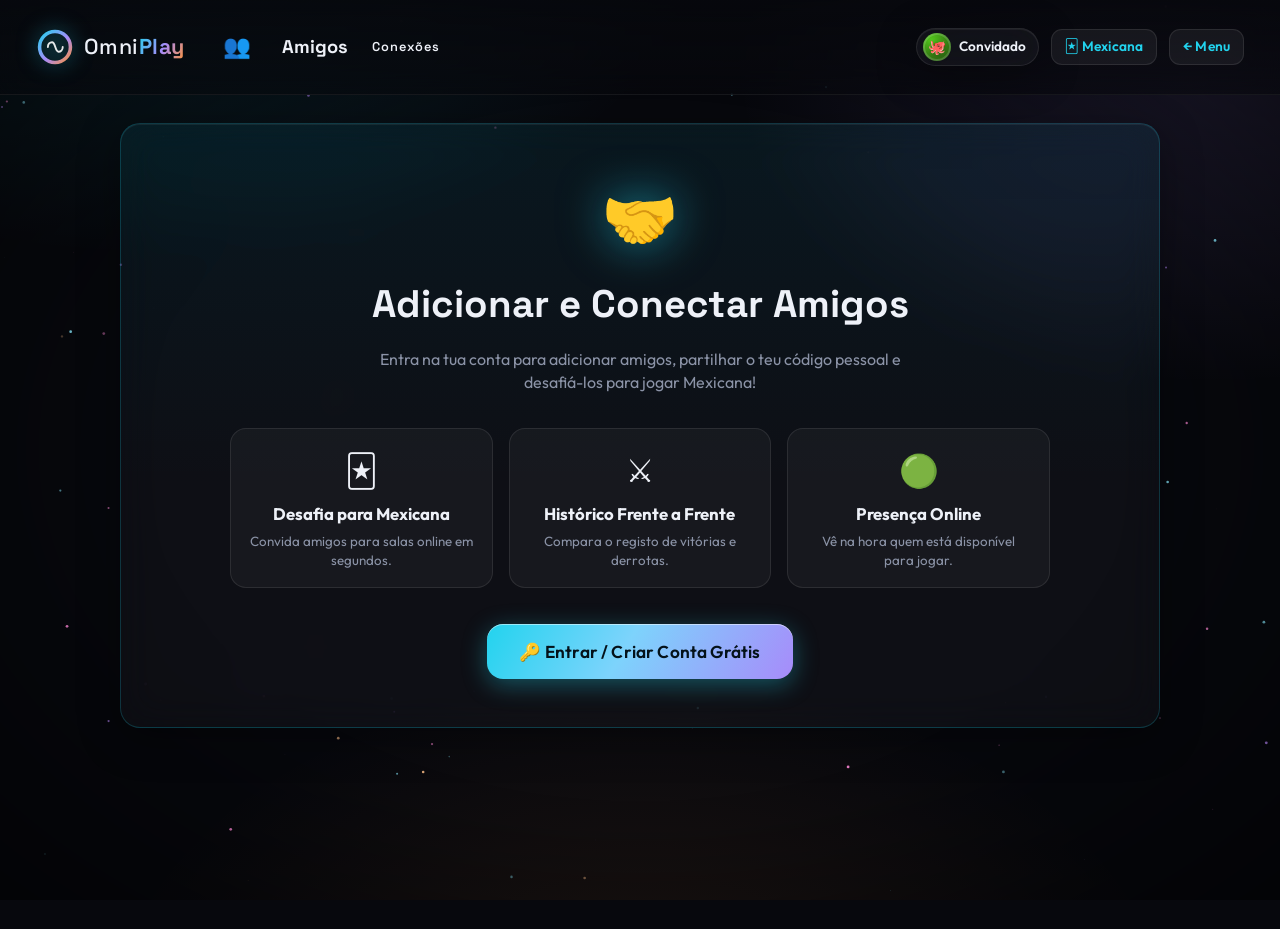
==== amigos.html @ 3a000fde "Create dedicated standalone amigos.html page and controller, integrate with nav across all pages" ====
<!DOCTYPE html>
<html lang="pt-PT">
<head>
  <meta charset="UTF-8">
  <meta name="viewport" content="width=device-width, initial-scale=1, viewport-fit=cover">
  <title>Adicionar Amigos — OmniPlay</title>
  <meta name="description" content="Adiciona amigos no OmniPlay, partilha o teu código pessoal e desafia amigos para jogar Mexicana e outros jogos multiplayer.">
  <meta name="theme-color" content="#07080d">
  <link rel="manifest" href="manifest.webmanifest">
  <link rel="icon" href="assets/icon.svg" type="image/svg+xml">
  <link rel="preconnect" href="https://fonts.googleapis.com">
  <link rel="preconnect" href="https://fonts.gstatic.com" crossorigin>
  <link href="https://fonts.googleapis.com/css2?family=Outfit:wght@300;400;500;600;700;800&family=Space+Grotesk:wght@500;700&display=swap" rel="stylesheet">
  <link rel="stylesheet" href="style.css">
</head>
<body>
  <canvas id="bg" aria-hidden="true"></canvas>
  <div class="vignette" aria-hidden="true"></div>

  <header class="topbar" id="topbar">
    <a class="brand" href="index.html" id="btn-back-brand" aria-label="Voltar ao Hub">
      <svg class="logo" viewBox="0 0 64 64" aria-hidden="true">
        <defs>
          <linearGradient id="lg1" x1="0" y1="0" x2="1" y2="1"><stop offset="0" stop-color="#22d3ee"/><stop offset=".55" stop-color="#a78bfa"/><stop offset="1" stop-color="#fb923c"/></linearGradient>
        </defs>
        <circle cx="32" cy="32" r="26" fill="none" stroke="url(#lg1)" stroke-width="6"/>
        <path d="M20 32c0-5 3.5-8 7-8 6 0 5 16 11 16 3.5 0 7-3 7-8" fill="none" stroke="#fff" stroke-width="3.2" stroke-linecap="round" opacity=".9"/>
      </svg>
      <span class="brand-name">Omni<b>Play</b></span>
    </a>

    <div class="mx-top-title">
      <span class="setup-ic">👥</span>
      <b>Amigos</b>
      <span class="room-chip">Conexões</span>
    </div>

    <div class="top-right">
      <span class="mx-user-pill glass" id="amigos-user-pill"></span>
      <a class="btn btn-sm btn-ghost" href="mexicana.html" id="btn-mexicana-top">🃏 Mexicana</a>
      <a class="btn btn-sm btn-ghost" href="index.html" id="btn-exit-top">← Menu</a>
    </div>
  </header>

  <main id="view" class="view" tabindex="-1">
    <div id="amigos-root" class="page friends-page"></div>
  </main>

  <div id="modal-root"></div>
  <div id="toasts" aria-live="polite"></div>

  <script src="js/vendor/supabase.js"></script>
  <script src="js/config.js"></script>
  <script src="js/util.js"></script>
  <script src="js/backend.js"></script>
  <script src="js/session.js"></script>
  <script src="js/amigos_page.js"></script>
</body>
</html>
---- style.css ----
/* ==========================================================================
   OmniPlay · design system
   Dark mode neutro (grafite) + acentos neon (ciano / violeta / laranja elétrico)
   ========================================================================== */
@property --r { syntax: '<length>'; inherits: true; initial-value: 150vmax; }

:root {
  --bg: #07080d;
  --bg2: #0d0f18;
  --panel: rgba(255, 255, 255, .045);
  --panel-b: rgba(255, 255, 255, .09);
  --text: #eef1f8;
  --muted: #8b93a7;
  --cyan: #22d3ee;
  --violet: #a78bfa;
  --orange: #fb923c;
  --pink: #f472b6;
  --good: #34d399;
  --bad: #fb7185;
  --warn: #fbbf24;
  --grad: linear-gradient(120deg, var(--cyan), var(--violet) 55%, var(--orange));
  --radius: 20px;
  --font: 'Outfit', system-ui, -apple-system, 'Segoe UI', sans-serif;
  --display: 'Space Grotesk', 'Outfit', system-ui, sans-serif;
}

* { box-sizing: border-box; margin: 0; padding: 0; -webkit-tap-highlight-color: transparent; }
html { color-scheme: dark; }
body {
  font-family: var(--font); color: var(--text); background: var(--bg);
  min-height: 100vh; overflow-x: hidden; line-height: 1.45;
  background-image:
    radial-gradient(900px 500px at 12% -5%, rgba(34, 211, 238, .13), transparent 60%),
    radial-gradient(800px 520px at 95% 8%, rgba(167, 139, 250, .14), transparent 60%),
    radial-gradient(900px 600px at 50% 115%, rgba(251, 146, 60, .10), transparent 60%);
  background-attachment: fixed;
}
#bg { position: fixed; inset: 0; z-index: 0; pointer-events: none; }
.vignette { position: fixed; inset: 0; z-index: 0; pointer-events: none; background: radial-gradient(ellipse at center, transparent 55%, rgba(0, 0, 0, .5)); }
button { font: inherit; color: inherit; cursor: pointer; border: 0; background: none; }
input { font: inherit; color: inherit; }
a { color: var(--cyan); cursor: pointer; text-decoration: none; }
a:hover { text-decoration: underline; }
kbd { background: rgba(255, 255, 255, .12); border-radius: 6px; padding: 1px 7px; font-size: .85em; }
.muted { color: var(--muted); }
.small { font-size: .85rem; }
code { background: rgba(255, 255, 255, .08); padding: 1px 6px; border-radius: 6px; font-size: .88em; }
:focus-visible { outline: 2px solid var(--cyan); outline-offset: 2px; }

.glass {
  background: var(--panel); border: 1px solid var(--panel-b);
  backdrop-filter: blur(18px) saturate(1.3); -webkit-backdrop-filter: blur(18px) saturate(1.3);
  border-radius: var(--radius);
  box-shadow: 0 10px 40px rgba(0, 0, 0, .35), inset 0 1px 0 rgba(255, 255, 255, .06);
}
.pad { padding: 18px; }

/* ---------- Botões ---------- */
.btn {
  position: relative; display: inline-flex; align-items: center; justify-content: center; gap: 8px;
  padding: 11px 20px; border-radius: 14px; font-weight: 600; letter-spacing: .01em;
  transition: transform .18s, box-shadow .25s, background .25s, opacity .2s;
}
.btn:disabled { opacity: .45; cursor: not-allowed; }
.btn:not(:disabled):hover { transform: translateY(-2px); }
.btn:not(:disabled):active { transform: translateY(0) scale(.98); }
.btn-neon {
  color: #04121a; background: linear-gradient(120deg, var(--cyan), #7dd3fc 45%, var(--violet));
  box-shadow: 0 6px 24px rgba(34, 211, 238, .35), inset 0 1px 0 rgba(255, 255, 255, .5);
}
.btn-neon:not(:disabled):hover { box-shadow: 0 10px 34px rgba(34, 211, 238, .55), inset 0 1px 0 rgba(255, 255, 255, .5); }
.btn-ghost { background: rgba(255, 255, 255, .06); border: 1px solid var(--panel-b); }
.btn-ghost:not(:disabled):hover { background: rgba(255, 255, 255, .12); }
.btn-ghost.danger:hover, .danger-btn { color: #fff; background: linear-gradient(120deg, #f43f5e, #fb923c); box-shadow: 0 6px 22px rgba(244, 63, 94, .35); }
.btn-sm { padding: 7px 13px; font-size: .86rem; border-radius: 11px; }
.btn-lg { padding: 15px 32px; font-size: 1.08rem; border-radius: 16px; }
.btn.loading { pointer-events: none; opacity: .7; }
.btn.loading::after { content: ''; width: 16px; height: 16px; border-radius: 50%; border: 2px solid currentColor; border-top-color: transparent; animation: spin .7s linear infinite; }

/* ---------- Topbar ---------- */
.topbar {
  position: sticky; top: 0; z-index: 50; display: flex; align-items: center; gap: 18px;
  padding: 12px clamp(14px, 3vw, 36px);
  background: linear-gradient(180deg, rgba(7, 8, 13, .88), rgba(7, 8, 13, .55)); backdrop-filter: blur(14px);
  border-bottom: 1px solid rgba(255, 255, 255, .06);
  transition: transform .4s, opacity .4s;
}
.topbar.hidden-bar { display: none; }
.brand { display: flex; align-items: center; gap: 10px; color: var(--text); text-decoration: none !important; }
.logo { width: 38px; height: 38px; filter: drop-shadow(0 0 10px rgba(34, 211, 238, .6)); animation: logoSpin 14s linear infinite; }
.logo.big { width: 70px; height: 70px; }
@keyframes logoSpin { to { transform: rotate(360deg); } }
.brand-name { font-family: var(--display); font-size: 1.35rem; font-weight: 500; letter-spacing: .02em; }
.brand-name b { font-weight: 700; background: var(--grad); -webkit-background-clip: text; background-clip: text; color: transparent; }
.nav { display: flex; gap: 4px; margin-left: 12px; }
.nav-btn { position: relative; display: inline-flex; align-items: center; text-decoration: none !important; padding: 9px 16px; border-radius: 12px; color: var(--muted); font-weight: 500; transition: .2s; cursor: pointer; }
.nav-btn:hover { color: var(--text); background: rgba(255, 255, 255, .06); }
.nav-btn.active { color: var(--text); background: rgba(34, 211, 238, .12); box-shadow: inset 0 0 0 1px rgba(34, 211, 238, .35); }
.badge { display: inline-grid; place-items: center; min-width: 19px; height: 19px; padding: 0 5px; margin-left: 4px; font-size: .72rem; font-weight: 700; color: #200; background: var(--orange); border-radius: 99px; box-shadow: 0 0 12px var(--orange); }
.top-right { margin-left: auto; display: flex; align-items: center; gap: 12px; }

.net-pill { display: inline-flex; align-items: center; gap: 7px; font-size: .78rem; padding: 6px 12px; border-radius: 99px; background: rgba(255, 255, 255, .06); border: 1px solid var(--panel-b); color: var(--muted); white-space: nowrap; }
.net-pill i { width: 8px; height: 8px; border-radius: 50%; background: var(--muted); }
.net-pill.on i { background: var(--good); box-shadow: 0 0 10px var(--good); animation: pulse 2s infinite; }
.net-pill.on { color: var(--good); }
.net-pill.off i { background: var(--bad); } .net-pill.off { color: var(--bad); }
.net-pill.local i, .net-pill.guest i { background: var(--warn); } .net-pill.local, .net-pill.guest { color: var(--warn); }
@keyframes pulse { 50% { opacity: .35; } }

/* Passaporte Omni */
.passport { display: flex; align-items: center; gap: 12px; padding: 6px 16px 6px 8px; border-radius: 99px; transition: .25s; text-align: left; }
.passport:hover { transform: translateY(-1px); border-color: rgba(34, 211, 238, .5); box-shadow: 0 0 24px rgba(34, 211, 238, .2); }
.pp-text { display: flex; flex-direction: column; gap: 3px; min-width: 96px; }
.pp-text b { font-size: .92rem; font-weight: 600; line-height: 1.1; }
.pp-text small { color: var(--muted); font-weight: 400; }
.pp-lvl { display: flex; align-items: center; gap: 8px; font-size: .72rem; color: var(--cyan); font-weight: 600; }
.pp-bar { flex: 1; height: 5px; min-width: 52px; border-radius: 9px; background: rgba(255, 255, 255, .12); overflow: hidden; }
.pp-bar i { display: block; height: 100%; background: var(--grad); border-radius: 9px; transition: width .6s; }
.pp-coins { font-size: .85rem; font-weight: 600; color: var(--warn); }

/* ---------- Avatar + molduras ---------- */
.avatar {
  --h: 190; --s: 44px; position: relative; flex: none; width: var(--s); height: var(--s);
  display: inline-grid; place-items: center; border-radius: 50%;
  background: radial-gradient(circle at 30% 25%, hsl(var(--h) 75% 45%), hsl(var(--h) 70% 18%));
  box-shadow: inset 0 0 0 2px rgba(255, 255, 255, .16);
}
.av-face { font-size: calc(var(--s) * .52); line-height: 1; filter: drop-shadow(0 2px 3px rgba(0, 0, 0, .35)); }
.avatar::before { content: ''; position: absolute; inset: calc(var(--s) * -.1); border-radius: 50%; pointer-events: none; }
.avatar.f1::before { border: 2.5px solid var(--cyan); box-shadow: 0 0 14px var(--cyan), inset 0 0 8px rgba(34, 211, 238, .5); }
.avatar.f2::before { border: 2.5px solid var(--violet); box-shadow: 0 0 16px var(--violet), inset 0 0 10px rgba(167, 139, 250, .6); animation: framePulse 1.8s ease-in-out infinite; }
.avatar.f3::before, .avatar.f4::before {
  inset: calc(var(--s) * -.13); padding: 3px;
  background: conic-gradient(from 0deg, #fb923c, #fde047, #f43f5e, #fb923c);
  -webkit-mask: linear-gradient(#000 0 0) content-box exclude, linear-gradient(#000 0 0); mask: linear-gradient(#000 0 0) content-box exclude, linear-gradient(#000 0 0);
  filter: drop-shadow(0 0 7px #fb923c); animation: spin 3.2s linear infinite;
}
.avatar.f4::before { background: conic-gradient(from 0deg, #22d3ee, #a78bfa, #f472b6, #fb923c, #fde047, #34d399, #22d3ee); filter: drop-shadow(0 0 9px #a78bfa); animation-duration: 2.2s; }
@keyframes framePulse { 50% { transform: scale(1.06); opacity: .65; } }
@keyframes spin { to { transform: rotate(360deg); } }

/* ---------- Estrutura ---------- */
main#view { position: relative; z-index: 1; min-height: calc(100vh - 66px); padding: 0 clamp(14px, 3vw, 36px) 60px; }
main#view.enter { animation: viewIn .5s cubic-bezier(.2, .8, .2, 1); }
@keyframes viewIn { from { opacity: 0; transform: translateY(14px); } }
.page { max-width: 1060px; margin: 0 auto; padding-top: 28px; }
.page-head h2 { font-family: var(--display); font-size: clamp(1.7rem, 4vw, 2.3rem); }
.sec { margin: 30px 0 14px; font-size: 1.05rem; font-weight: 600; letter-spacing: .04em; text-transform: uppercase; color: var(--muted); display: flex; gap: 8px; align-items: baseline; }
.sec small { color: var(--cyan); }
.stale { display: inline-block; margin: 10px 0; font-size: .8rem; padding: 4px 12px; border-radius: 99px; background: rgba(251, 191, 36, .12); color: var(--warn); }
.empty { text-align: center; padding: 44px 20px; display: grid; gap: 8px; justify-items: center; }
.empty-ic { font-size: 3rem; filter: drop-shadow(0 0 20px rgba(167, 139, 250, .6)); }
.empty p { color: var(--muted); max-width: 420px; margin-bottom: 8px; }
.loader { display: flex; gap: 7px; justify-content: center; padding: 30px; }
.loader i { width: 10px; height: 10px; border-radius: 50%; background: var(--cyan); animation: bounce 1s infinite; }
.loader i:nth-child(2) { animation-delay: .15s; background: var(--violet); } .loader i:nth-child(3) { animation-delay: .3s; background: var(--orange); }
@keyframes bounce { 0%, 80%, 100% { transform: scale(.5); opacity: .4; } 40% { transform: scale(1.1); opacity: 1; } }

/* ---------- Transição de portal (anel "O") ---------- */
.portal { position: fixed; inset: 0; z-index: 300; pointer-events: none; display: none; place-items: center; }
.portal.in, .portal.out { display: grid; pointer-events: all; }
.portal::before { content: ''; position: absolute; inset: 0; background: var(--bg);
  -webkit-mask: radial-gradient(circle at 50% 50%, transparent var(--r), #000 calc(var(--r) + 2px)); mask: radial-gradient(circle at 50% 50%, transparent var(--r), #000 calc(var(--r) + 2px)); }
.portal-ring { width: calc(var(--r) * 2); height: calc(var(--r) * 2); border-radius: 50%; border: 4px solid var(--cyan);
  box-shadow: 0 0 40px var(--cyan), 0 0 90px rgba(167, 139, 250, .7), inset 0 0 50px rgba(167, 139, 250, .6); }
.portal.in { animation: irisIn .52s cubic-bezier(.7, 0, .3, 1) forwards; }
.portal.out { animation: irisOut .62s cubic-bezier(.7, 0, .3, 1) forwards; }
@keyframes irisIn { from { --r: 150vmax; } to { --r: 0px; } }
@keyframes irisOut { from { --r: 0px; } to { --r: 150vmax; } }

/* ---------- Modais ---------- */
#modal-root { position: relative; z-index: 150; }
.modal-back { position: fixed; inset: 0; z-index: 150; display: grid; place-items: center; padding: 16px; overflow-y: auto; background: rgba(3, 4, 8, .72); backdrop-filter: blur(7px); opacity: 0; transition: opacity .25s; }
.modal-back.in { opacity: 1; }
.modal { width: min(460px, 100%); padding: 28px; margin: auto; background: rgba(16, 18, 28, .88); transform: translateY(18px) scale(.97); transition: transform .3s cubic-bezier(.2, .9, .3, 1.2); }
.modal-back.in .modal { transform: none; }
.modal-wide { width: min(760px, 100%); }
.modal h2 { font-family: var(--display); font-size: 1.5rem; margin-bottom: 4px; }
.edit-actions { display: flex; gap: 10px; justify-content: flex-end; align-items: center; flex-wrap: wrap; margin-top: 22px; }
.confirm p { margin-top: 6px; }

/* ---------- Toasts ---------- */
#toasts { position: fixed; z-index: 400; right: 18px; bottom: 18px; display: grid; gap: 10px; max-width: min(420px, calc(100vw - 36px)); }
.toast { display: flex; gap: 12px; align-items: center; padding: 13px 16px; border-radius: 16px; background: rgba(20, 22, 34, .95); border: 1px solid var(--panel-b); box-shadow: 0 14px 40px rgba(0, 0, 0, .5); transform: translateX(30px); opacity: 0; transition: .3s; border-left: 3px solid var(--cyan); }
.toast.in { transform: none; opacity: 1; }
.toast.good { border-left-color: var(--good); } .toast.bad { border-left-color: var(--bad); } .toast.warn { border-left-color: var(--warn); }
.toast-msg { flex: 1; font-size: .93rem; }

/* ---------- Formulários ---------- */
.field { display: grid; gap: 6px; margin-bottom: 14px; }
.field > span { font-size: .8rem; font-weight: 600; letter-spacing: .05em; text-transform: uppercase; color: var(--muted); }
.field input { width: 100%; padding: 13px 15px; border-radius: 13px; background: rgba(255, 255, 255, .06); border: 1px solid var(--panel-b); outline: none; transition: .2s; }
.field input:focus { border-color: var(--cyan); box-shadow: 0 0 0 3px rgba(34, 211, 238, .18); background: rgba(255, 255, 255, .09); }
.form-err { min-height: 20px; margin-bottom: 8px; color: var(--bad); font-size: .9rem; }
.notice { padding: 10px 14px; border-radius: 12px; font-size: .86rem; margin-bottom: 14px; background: rgba(251, 191, 36, .1); border: 1px solid rgba(251, 191, 36, .3); color: #fde68a; }
/* ---------- Modal de Autenticação / Login ---------- */
.modal-auth {
  width: min(480px, 94vw);
  padding: 28px 24px 24px;
  background: rgba(13, 15, 24, 0.96);
  border: 1px solid rgba(34, 211, 238, 0.28);
  border-radius: 24px;
  box-shadow: 0 20px 60px rgba(0, 0, 0, 0.8), 0 0 40px rgba(34, 211, 238, 0.12);
}
.auth { display: grid; gap: 4px; }
.auth-head { text-align: center; margin-bottom: 12px; }
.auth-logo-aura { position: relative; display: inline-block; margin-bottom: 6px; }
.auth-logo-aura::after {
  content: ''; position: absolute; inset: -10px; border-radius: 50%;
  background: radial-gradient(circle, rgba(34, 211, 238, 0.35), transparent 70%);
  z-index: -1; animation: pulse 3s infinite;
}
.auth-head h2 {
  font-family: var(--display); font-size: 1.65rem; letter-spacing: -0.01em;
  background: var(--grad); -webkit-background-clip: text; background-clip: text; color: transparent;
}
.auth-subtitle { color: var(--muted); font-size: 0.88rem; margin-top: 4px; }
.auth-mode-pill {
  display: inline-flex; align-items: center; gap: 7px; font-size: 0.74rem;
  padding: 4px 12px; border-radius: 99px; margin-top: 8px; font-weight: 500; border: 1px solid var(--panel-b);
}
.auth-mode-pill.on { background: rgba(52, 211, 153, 0.12); border-color: rgba(52, 211, 153, 0.35); color: var(--good); }
.auth-mode-pill.local { background: rgba(34, 211, 238, 0.1); border-color: rgba(34, 211, 238, 0.3); color: var(--cyan); }
.auth-dot {
  width: 7px; height: 7px; border-radius: 50%; background: currentColor;
  box-shadow: 0 0 8px currentColor; animation: pulse 2s infinite;
}

/* Contas guardadas */
.auth-saved-box { margin-bottom: 12px; padding: 8px 12px; border-radius: 14px; background: rgba(255, 255, 255, 0.035); border: 1px solid var(--panel-b); }
.auth-saved-label { display: block; font-size: 0.75rem; color: var(--muted); margin-bottom: 6px; }
.auth-saved-list { display: flex; gap: 6px; flex-wrap: wrap; }
.auth-acc-chip {
  display: inline-flex; align-items: center; gap: 6px; padding: 4px 10px; border-radius: 99px;
  background: rgba(255, 255, 255, 0.07); border: 1px solid rgba(255, 255, 255, 0.12);
  font-size: 0.82rem; color: var(--text); transition: 0.18s; cursor: pointer;
}
.auth-acc-chip:hover { background: rgba(34, 211, 238, 0.18); border-color: var(--cyan); transform: translateY(-1px); }
.acc-chip-av { font-size: 0.95rem; }

/* Tabs */
.auth-tabs { margin-bottom: 16px; }
.auth-tabs .tab { display: flex; align-items: center; justify-content: center; gap: 6px; font-size: 0.92rem; }
.tabs { display: flex; padding: 4px; margin-bottom: 18px; border-radius: 14px; background: rgba(255, 255, 255, .05); }
.tab { flex: 1; padding: 9px; border-radius: 10px; color: var(--muted); font-weight: 600; transition: .2s; }
.tab.active { background: rgba(34, 211, 238, .16); color: var(--text); box-shadow: inset 0 0 0 1px rgba(34, 211, 238, .35); }

/* Input Wrappers & Password Eye */
.field-wrap { position: relative; display: flex; align-items: center; width: 100%; }
.field-ic { position: absolute; left: 14px; font-size: 1rem; pointer-events: none; opacity: 0.7; z-index: 1; }
.field-wrap input { padding-left: 42px !important; }
.field-pass-wrap input { padding-right: 44px !important; }
.btn-eye {
  position: absolute; right: 10px; background: none; border: 0; cursor: pointer;
  font-size: 1.1rem; padding: 4px 6px; border-radius: 8px; opacity: 0.75;
  transition: opacity 0.2s, transform 0.15s; z-index: 2;
}
.btn-eye:hover { opacity: 1; transform: scale(1.1); }

/* Avatar Preview Card */
.auth-preview-card {
  display: flex; align-items: center; gap: 16px; padding: 10px 14px; border-radius: 16px;
  background: rgba(255, 255, 255, 0.04); border: 1px solid var(--panel-b); margin-bottom: 12px;
}
.auth-preview-details { display: flex; flex-direction: column; gap: 3px; }
.auth-preview-details b { font-size: 1.05rem; color: var(--text); }

.av-pick { display: grid; grid-template-columns: repeat(10, 1fr); gap: 6px; }
.av-opt { aspect-ratio: 1; font-size: 1.15rem; border-radius: 11px; background: rgba(255, 255, 255, .05); border: 1px solid transparent; transition: .15s; }
.av-opt:hover { background: rgba(255, 255, 255, .12); transform: scale(1.1); }
.av-opt.sel { border-color: var(--cyan); background: rgba(34, 211, 238, .18); box-shadow: 0 0 14px rgba(34, 211, 238, .4); }

.auth-submit-btn { width: 100%; margin-top: 6px; }
.auth-divider { display: flex; align-items: center; margin: 14px 0 10px; text-align: center; }
.auth-divider::before, .auth-divider::after { content: ''; flex: 1; border-bottom: 1px solid rgba(255, 255, 255, 0.1); }
.auth-divider span { padding: 0 12px; font-size: 0.76rem; color: var(--muted); text-transform: uppercase; letter-spacing: 0.08em; }
.auth-guest-btn { width: 100%; }

.btn-top-login {
  background: linear-gradient(120deg, var(--cyan), var(--violet));
  color: #04121a; box-shadow: 0 4px 18px rgba(34, 211, 238, 0.35); font-weight: 700;
  font-size: 0.84rem; padding: 7px 14px;
}
.btn-top-login:hover { box-shadow: 0 6px 24px rgba(34, 211, 238, 0.55); }

/* Mexicana User Pill */
.mx-user-pill {
  display: inline-flex; align-items: center; gap: 8px; padding: 4px 12px 4px 6px;
  border-radius: 99px; font-size: 0.85rem; font-weight: 600; border: 1px solid var(--panel-b);
}
.mx-user-name { max-width: 120px; overflow: hidden; text-overflow: ellipsis; white-space: nowrap; }
.hue-range { -webkit-appearance: none; appearance: none; height: 10px !important; padding: 0 !important; border-radius: 99px !important; background: linear-gradient(90deg, hsl(0 80% 55%), hsl(60 80% 55%), hsl(120 80% 50%), hsl(180 80% 50%), hsl(240 80% 60%), hsl(300 80% 55%), hsl(360 80% 55%)) !important; }
.hue-range::-webkit-slider-thumb { -webkit-appearance: none; width: 22px; height: 22px; border-radius: 50%; background: #fff; box-shadow: 0 0 10px rgba(0, 0, 0, .6); }
.pills { display: flex; gap: 8px; }
.pill { width: 52px; height: 46px; border-radius: 13px; font-weight: 700; font-size: 1.1rem; background: rgba(255, 255, 255, .06); border: 1px solid var(--panel-b); transition: .2s; }
.pill:hover { background: rgba(255, 255, 255, .12); }
.pill.on { background: rgba(34, 211, 238, .18); border-color: var(--cyan); box-shadow: 0 0 18px rgba(34, 211, 238, .35); color: var(--cyan); }

.chips { display: flex; flex-wrap: wrap; gap: 8px; margin-top: 10px; }
.chip { font-size: .8rem; padding: 5px 12px; border-radius: 99px; background: rgba(255, 255, 255, .07); border: 1px solid var(--panel-b); color: #cfd5e5; }
.chip.good { color: var(--good); background: rgba(52, 211, 153, .1); border-color: rgba(52, 211, 153, .35); }

/* ==========================================================================
   HUB
   ========================================================================== */
.hub { max-width: 1200px; margin: 0 auto; }
.hero { text-align: center; padding: clamp(24px, 5vh, 56px) 0 8px; display: grid; justify-items: center; gap: 14px; }
.eyebrow { font-size: .78rem; font-weight: 700; letter-spacing: .28em; text-transform: uppercase; color: var(--cyan); }
.hero h1 { font-family: var(--display); font-size: clamp(2.2rem, 6.5vw, 4.4rem); line-height: 1.04; letter-spacing: -.02em; }
.grad { background: var(--grad); -webkit-background-clip: text; background-clip: text; color: transparent; background-size: 200% 100%; animation: gradMove 6s linear infinite; }
@keyframes gradMove { to { background-position: -200% 0; } }
.lead { color: var(--muted); max-width: 520px; font-size: 1.05rem; }
.hero-actions { display: flex; align-items: center; justify-content: center; gap: 12px; flex-wrap: wrap; margin-top: 10px; }
.btn-roulette {
  padding: 13px 26px; border-radius: 99px; font-size: 1.05rem; font-weight: 700; color: #fff;
  background: linear-gradient(120deg, #f97316, #ec4899 55%, #8b5cf6); box-shadow: 0 8px 34px rgba(236, 72, 153, .45);
}
.btn-roulette:hover { box-shadow: 0 12px 46px rgba(236, 72, 153, .7); }
.btn-roulette .dice { display: inline-block; font-size: 1.5rem; animation: wiggle 2.4s ease-in-out infinite; }
@keyframes wiggle { 0%, 70%, 100% { transform: rotate(0); } 78% { transform: rotate(-22deg) scale(1.15); } 88% { transform: rotate(18deg) scale(1.15); } }

.carousel { position: relative; height: 390px; margin-top: 18px; perspective: 1300px; user-select: none; touch-action: pan-y; outline: none; }
.portal-card {
  position: absolute; left: 50%; top: 10px; width: 262px; height: 360px; padding: 22px 20px; border-radius: 26px; text-align: center;
  display: flex; flex-direction: column; align-items: center; gap: 8px; cursor: pointer; overflow: hidden;
  background: linear-gradient(165deg, hsl(var(--hue) 70% 20% / .95), #0b0d16 70%);
  border: 1px solid hsl(var(--hue) 80% 60% / .3);
  box-shadow: 0 24px 60px rgba(0, 0, 0, .55);
  transition: transform .65s cubic-bezier(.2, .85, .2, 1), opacity .5s, box-shadow .4s, border-color .4s;
}
.portal-card.active { border-color: hsl(var(--hue) 90% 62% / .85); box-shadow: 0 24px 70px rgba(0, 0, 0, .6), 0 0 60px hsl(var(--hue) 90% 55% / .35); }
.portal-card::after { content: ''; position: absolute; inset: 0; background: radial-gradient(circle at 50% 28%, hsl(var(--hue) 90% 60% / .22), transparent 55%); pointer-events: none; }
.pc-rings { position: relative; width: 150px; height: 150px; margin-top: 8px; flex: none; display: grid; place-items: center; }
.pc-rings i { position: absolute; border-radius: 50%; border: 2px dashed hsl(var(--hue) 90% 65% / .6); animation: spin 9s linear infinite; }
.pc-rings i:nth-child(1) { inset: 0; } .pc-rings i:nth-child(2) { inset: 14px; border-style: solid; border-color: hsl(var(--hue) 90% 65% / .35); animation-direction: reverse; animation-duration: 6s; }
.pc-rings i:nth-child(3) { inset: 30px; border-width: 3px; border-color: hsl(var(--hue) 90% 70%) transparent; animation-duration: 3.5s; box-shadow: 0 0 24px hsl(var(--hue) 90% 60% / .5); }
.pc-icon { position: absolute; top: 40px; left: 50%; font-size: 64px; transform: translateX(-50%); z-index: 1; animation: floaty 3.5s ease-in-out infinite; filter: drop-shadow(0 6px 14px rgba(0, 0, 0, .5)); }
@keyframes floaty { 50% { transform: translateX(-50%) translateY(-8px); } }
.portal-card h3 { font-family: var(--display); font-size: 1.45rem; margin-top: 12px; z-index: 1; }
.portal-card p { color: #b6bdd0; font-size: .9rem; z-index: 1; }
.pc-tag { margin-top: auto; z-index: 1; font-size: .75rem; font-weight: 700; letter-spacing: .08em; text-transform: uppercase; padding: 5px 14px; border-radius: 99px; background: hsl(var(--hue) 80% 50% / .22); color: hsl(var(--hue) 100% 78%); border: 1px solid hsl(var(--hue) 80% 60% / .4); }
.portal-card.soon { filter: saturate(.55); }
.portal-card.soon .pc-tag { background: rgba(255, 255, 255, .08); color: var(--muted); border-color: var(--panel-b); }
.car-arrow { position: absolute; z-index: 30; top: 42%; width: 48px; height: 48px; border-radius: 50%; font-size: 1.8rem; line-height: 1; background: rgba(255, 255, 255, .08); border: 1px solid var(--panel-b); backdrop-filter: blur(8px); transition: .2s; }
.car-arrow:hover { background: rgba(34, 211, 238, .2); border-color: var(--cyan); transform: scale(1.1); }
.car-arrow.left { left: 0; } .car-arrow.right { right: 0; }
.dots { display: flex; gap: 8px; justify-content: center; margin-top: 16px; }
.dots i { width: 8px; height: 8px; border-radius: 99px; background: rgba(255, 255, 255, .2); cursor: pointer; transition: .3s; }
.dots i.on { width: 26px; background: var(--grad); }
.dots:has(i:only-child) { display: none; }
.carousel:has(.portal-card:only-of-type) .car-arrow { display: none; }
.game-info { max-width: 760px; margin: 14px auto 0; padding: 20px 26px; display: flex; align-items: center; justify-content: space-between; gap: 20px; flex-wrap: wrap; border-color: hsl(var(--hue) 80% 60% / .25); transition: border-color .4s; }
.gi-main h2 { font-family: var(--display); font-size: 1.5rem; }
.gi-main p { color: var(--muted); }

/* ==========================================================================
   Amigos / listas / perfil
   ========================================================================== */
.add-box { padding: 20px; margin-top: 18px; }
.add-box .field { margin-bottom: 0; }
.search-results { display: grid; gap: 8px; margin-top: 10px; }
.user-row { display: flex; align-items: center; gap: 12px; padding: 10px 14px; border-radius: 16px; background: rgba(255, 255, 255, .04); margin-bottom: 8px; }
.user-row .ur-main { flex: 1; display: grid; min-width: 0; cursor: pointer; }
.ur-main b { overflow: hidden; text-overflow: ellipsis; white-space: nowrap; }
.ur-main small, .fc-name small { color: var(--muted); font-size: .8rem; }
.friend-grid { display: grid; grid-template-columns: repeat(auto-fill, minmax(310px, 1fr)); gap: 16px; }
.friend-card { padding: 18px; display: grid; gap: 14px; transition: transform .25s, border-color .25s; }
.friend-card:hover { transform: translateY(-3px); border-color: rgba(34, 211, 238, .35); }
.fc-top { display: flex; align-items: center; gap: 14px; }
.fc-name { flex: 1; display: grid; cursor: pointer; } .fc-name b { font-size: 1.1rem; }
.dot { width: 11px; height: 11px; border-radius: 50%; background: #3a4052; }
.dot.on { background: var(--good); box-shadow: 0 0 12px var(--good); }
.fc-h2h { padding: 12px; border-radius: 14px; background: rgba(0, 0, 0, .25); display: grid; gap: 8px; }
.fc-h2h-head { display: flex; justify-content: space-between; align-items: center; font-size: .78rem; font-weight: 600; text-transform: uppercase; letter-spacing: .05em; color: var(--muted); }
.h2h-row { display: flex; justify-content: space-between; align-items: center; padding: 8px 12px; border-radius: 11px; background: hsl(var(--hue) 60% 40% / .12); border: 1px solid hsl(var(--hue) 70% 60% / .18); font-weight: 500; }
.vs { display: inline-flex; align-items: baseline; gap: 7px; font-family: var(--display); font-size: 1.25rem; }
.vs b.w { color: var(--good); } .vs b.l { color: var(--bad); } .vs i { font-style: normal; color: var(--muted); font-size: .9rem; }
.vs small { font-family: var(--font); color: var(--muted); font-size: .7rem; margin-left: 2px; }
.fc-actions { display: flex; gap: 8px; }

.profile-head { display: flex; gap: 28px; padding: 30px; margin-top: 8px; align-items: center; flex-wrap: wrap; }
.ph-avatar { padding: 10px; }
.ph-main { flex: 1; min-width: 260px; }
.ph-main h2 { font-family: var(--display); font-size: 2rem; } .ph-main h2 small { font-size: .9rem; color: var(--warn); font-family: var(--font); }
.bio { margin-top: 6px; color: #cfd5e5; }
.xp-line { display: flex; align-items: center; gap: 12px; margin-top: 14px; font-size: .9rem; }
.xp-line b { color: var(--cyan); white-space: nowrap; } .xp-line span { color: var(--muted); font-size: .8rem; white-space: nowrap; }
.xp-bar { flex: 1; height: 10px; border-radius: 99px; background: rgba(255, 255, 255, .1); overflow: hidden; }
.xp-bar i { display: block; height: 100%; background: var(--grad); border-radius: 99px; box-shadow: 0 0 14px rgba(34, 211, 238, .6); }
.ph-actions { display: flex; flex-wrap: wrap; gap: 10px; margin-top: 16px; align-items: center; }
.cols { display: grid; grid-template-columns: minmax(0, 1fr) 280px; gap: 26px; align-items: start; }
.stat-grid { display: grid; grid-template-columns: repeat(auto-fill, minmax(220px, 1fr)); gap: 14px; }
.stat-card { padding: 16px; display: grid; gap: 8px; border-color: hsl(var(--hue) 70% 60% / .25); }
.sc-head { display: flex; align-items: center; gap: 10px; font-size: 1.05rem; } .sc-head span { font-size: 1.5rem; }
.wr { height: 6px; border-radius: 9px; background: rgba(251, 113, 133, .35); overflow: hidden; } .wr i { display: block; height: 100%; background: var(--good); }
.hist { display: grid; gap: 8px; }
.hist-row { display: flex; align-items: center; gap: 14px; padding: 12px 16px; border-radius: 16px; background: rgba(255, 255, 255, .04); border-left: 3px solid var(--muted); }
.hist-row.win { border-left-color: var(--good); } .hist-row.loss { border-left-color: var(--bad); } .hist-row.draw { border-left-color: var(--warn); }
.hr-ic { font-size: 1.7rem; } .hr-main { flex: 1; display: grid; min-width: 0; } .hr-main small, .hr-side small { color: var(--muted); font-size: .78rem; }
.hr-side { display: grid; justify-items: end; gap: 3px; }
.badge-res, .rr-badge { font-size: .72rem; font-weight: 700; letter-spacing: .06em; text-transform: uppercase; padding: 3px 11px; border-radius: 99px; }
.badge-res.win, .rr-badge.win { background: rgba(52, 211, 153, .15); color: var(--good); }
.badge-res.loss, .rr-badge.loss { background: rgba(251, 113, 133, .15); color: var(--bad); }
.badge-res.draw, .rr-badge.draw { background: rgba(251, 191, 36, .15); color: var(--warn); }
.frames { display: grid; gap: 14px; }
.frame-item { display: flex; align-items: center; gap: 16px; } .frame-item small { display: block; color: var(--muted); }
.frame-item.locked { opacity: .4; filter: grayscale(.8); }
.rank-list { display: grid; gap: 10px; margin-top: 12px; }
.rank-row { display: flex; align-items: center; gap: 14px; padding: 10px 18px; cursor: pointer; transition: .2s; }
.rank-row:hover { transform: translateX(5px); border-color: rgba(34, 211, 238, .4); }
.rank-row.me { border-color: var(--cyan); box-shadow: 0 0 24px rgba(34, 211, 238, .2); }
.rank-row.r1 { background: linear-gradient(90deg, rgba(251, 191, 36, .15), var(--panel)); }
.rk-pos { width: 34px; font-size: 1.4rem; font-weight: 700; text-align: center; }
.rank-row .ur-main { flex: 1; display: grid; }
.rk-lvl { color: var(--cyan); font-weight: 600; } .rk-xp { min-width: 80px; text-align: right; color: var(--muted); }

/* ==========================================================================
   Amigos & Adicionar Amigos
   ========================================================================== */
.friends-page { max-width: 1040px; margin: 0 auto; }
.friends-head { display: flex; align-items: center; justify-content: space-between; gap: 18px; flex-wrap: wrap; margin-bottom: 24px; }
.friends-top-actions { display: flex; gap: 10px; align-items: center; }

/* Guest Hero */
.fr-guest-hero {
  padding: 48px 32px; text-align: center; display: flex; flex-direction: column; align-items: center; gap: 16px;
  background: linear-gradient(180deg, rgba(34, 211, 238, .08), rgba(255, 255, 255, .03) 60%);
  border: 1px solid rgba(34, 211, 238, .2);
}
.fgh-icon { font-size: 3.8rem; filter: drop-shadow(0 0 24px rgba(34, 211, 238, .6)); animation: floaty 3s ease-in-out infinite; }
.fr-guest-hero h2 { font-family: var(--display); font-size: clamp(1.8rem, 4vw, 2.4rem); }
.fr-guest-hero p { max-width: 580px; }
.fgh-features { display: grid; grid-template-columns: repeat(auto-fit, minmax(220px, 1fr)); gap: 16px; width: 100%; max-width: 820px; margin: 18px 0 10px; }
.fgh-feat { padding: 18px; border-radius: 16px; background: rgba(255, 255, 255, .04); border: 1px solid var(--panel-b); display: flex; flex-direction: column; gap: 6px; align-items: center; text-align: center; }
.fgh-feat span { font-size: 2rem; margin-bottom: 2px; }
.fgh-feat b { color: var(--text); font-size: 1.05rem; }
.fgh-feat small { color: var(--muted); line-height: 1.4; }
.fgh-actions { margin-top: 10px; }

/* Tab Switcher */
.friend-tabs-wrap { display: flex; justify-content: center; margin-bottom: 26px; }
.friend-tabs {
  display: inline-flex; padding: 5px; gap: 6px; border-radius: 18px;
  background: rgba(15, 18, 30, .85); border: 1px solid rgba(255, 255, 255, .1);
  box-shadow: 0 10px 30px rgba(0, 0, 0, .4);
}
.tab-btn {
  display: inline-flex; align-items: center; gap: 10px; padding: 10px 22px; border-radius: 14px;
  font-weight: 600; font-size: .95rem; color: var(--muted); transition: .2s; cursor: pointer;
}
.tab-btn:hover { color: var(--text); background: rgba(255, 255, 255, .05); }
.tab-btn.active {
  color: #04121a; background: linear-gradient(120deg, var(--cyan), #7dd3fc 50%, var(--violet));
  box-shadow: 0 4px 20px rgba(34, 211, 238, .4); font-weight: 700;
}
.tab-badge {
  display: inline-grid; place-items: center; min-width: 20px; height: 20px; padding: 0 6px;
  border-radius: 99px; font-size: .74rem; font-weight: 700; background: rgba(255, 255, 255, .15); color: inherit;
}
.tab-btn.active .tab-badge { background: rgba(0, 0, 0, .3); color: #fff; }
.tab-badge.pulse { background: var(--orange); color: #000; animation: badgePulse 1.8s infinite; }
@keyframes badgePulse { 0%, 100% { transform: scale(1); } 50% { transform: scale(1.18); box-shadow: 0 0 12px var(--orange); } }

/* Tab Panes */
.tab-pane { display: none; }
.tab-pane.active { display: block; animation: viewIn .35s cubic-bezier(.2, .8, .2, 1); }

/* Cartão de Partilha Pessoal */
.share-card {
  display: flex; gap: 24px; padding: 24px 26px; border-radius: 22px; align-items: center; margin-bottom: 24px;
  background: linear-gradient(135deg, rgba(34, 211, 238, .08), rgba(167, 139, 250, .06) 60%, rgba(255, 255, 255, .02));
  border: 1px solid rgba(34, 211, 238, .25);
  box-shadow: 0 14px 40px rgba(0, 0, 0, .35), inset 0 1px 0 rgba(255, 255, 255, .1);
}
.sc-left { position: relative; flex: none; }
.sc-lvl {
  position: absolute; bottom: -6px; left: 50%; transform: translateX(-50%);
  font-size: .72rem; font-weight: 700; padding: 2px 8px; border-radius: 99px;
  background: var(--cyan); color: #000; box-shadow: 0 0 10px rgba(34, 211, 238, .6);
}
.sc-content { flex: 1; min-width: 0; display: flex; flex-direction: column; gap: 6px; }
.sc-eyebrow { font-size: .72rem; font-weight: 700; letter-spacing: .12em; color: var(--cyan); }
.sc-title-row { display: flex; align-items: baseline; gap: 10px; flex-wrap: wrap; }
.sc-title-row h3 { font-family: var(--display); font-size: 1.45rem; font-weight: 700; }
.sc-tag { font-size: .9rem; color: var(--muted); font-weight: 500; }
.share-box { display: flex; gap: 8px; align-items: center; margin-top: 6px; flex-wrap: wrap; }
.share-input {
  flex: 1; min-width: 220px; padding: 9px 14px; border-radius: 12px; font-size: .88rem;
  background: rgba(0, 0, 0, .45); border: 1px solid var(--panel-b); color: #cbd5e1; outline: none;
}
.sc-hint { margin-top: 2px; }

/* Barra de Pesquisa de Amigos */
.add-search-section { margin-bottom: 24px; border-radius: 20px; }
.search-head h3 { font-family: var(--display); font-size: 1.25rem; margin-bottom: 3px; }
.search-input-wrap {
  position: relative; display: flex; align-items: center; margin-top: 14px;
}
.search-ic { position: absolute; left: 16px; font-size: 1.1rem; pointer-events: none; opacity: .7; }
.search-input-wrap input {
  width: 100%; padding: 14px 44px 14px 48px; border-radius: 16px; font-size: 1.02rem;
  background: rgba(255, 255, 255, .06); border: 1px solid var(--panel-b); outline: none; transition: .2s;
}
.search-input-wrap input:focus {
  border-color: var(--cyan); background: rgba(255, 255, 255, .09);
  box-shadow: 0 0 0 4px rgba(34, 211, 238, .18), 0 0 24px rgba(34, 211, 238, .12);
}
.search-clear-btn {
  position: absolute; right: 12px; font-size: 1.4rem; line-height: 1; width: 28px; height: 28px;
  display: grid; place-items: center; border-radius: 50%; color: var(--muted); cursor: pointer;
}
.search-clear-btn:hover { color: #fff; background: rgba(255, 255, 255, .1); }

/* Resultados da Pesquisa */
.search-results-box { display: grid; gap: 10px; margin-top: 14px; }
.empty-search { padding: 18px; text-align: center; }
.user-search-row {
  display: flex; align-items: center; gap: 14px; padding: 12px 18px; border-radius: 16px;
  transition: transform .2s, border-color .2s;
}
.user-search-row:hover { transform: translateX(3px); border-color: rgba(34, 211, 238, .35); }
.usr-avatar { flex: none; }
.usr-info { flex: 1; min-width: 0; display: flex; flex-direction: column; gap: 2px; }
.usr-info b { font-size: 1rem; color: var(--text); }
.usr-actions { display: flex; gap: 8px; align-items: center; flex: none; }

/* Secções de Pedidos Pendentes */
.pending-section { margin-bottom: 24px; }
.section-card { border-radius: 20px; }
.glow-alert {
  border-color: rgba(34, 211, 238, .45);
  box-shadow: 0 0 30px rgba(34, 211, 238, .15);
  background: linear-gradient(180deg, rgba(34, 211, 238, .07), var(--panel));
}
.sec-title {
  font-family: var(--display); font-size: 1.15rem; margin-bottom: 12px;
  display: flex; align-items: center; gap: 10px;
}
.pending-list { display: grid; gap: 10px; }
.pending-row {
  display: flex; align-items: center; gap: 14px; padding: 12px 16px; border-radius: 14px;
  background: rgba(255, 255, 255, .05); border: 1px solid var(--panel-b);
}
.p-info { flex: 1; min-width: 0; display: flex; flex-direction: column; gap: 2px; }
.p-actions { display: flex; gap: 8px; align-items: center; }

/* Sugestões da Comunidade */
.suggest-section { margin-bottom: 24px; }
.suggest-grid { display: grid; grid-template-columns: repeat(auto-fill, minmax(220px, 1fr)); gap: 14px; }
.suggest-card {
  padding: 16px; border-radius: 18px; display: flex; flex-direction: column; gap: 14px;
  transition: transform .2s, border-color .2s;
}
.suggest-card:hover { transform: translateY(-3px); border-color: rgba(34, 211, 238, .4); }
.sug-top { display: flex; align-items: center; gap: 12px; }
.sug-info { flex: 1; min-width: 0; display: flex; flex-direction: column; gap: 2px; }
.sug-info b { font-size: .95rem; overflow: hidden; text-overflow: ellipsis; white-space: nowrap; }
.chip.mini { font-size: .68rem; padding: 1px 7px; width: fit-content; margin-top: 2px; }
.w-full { width: 100%; }
.mb-12 { margin-bottom: 12px; }

/* Toolbar de Amigos */
.friends-toolbar {
  display: flex; align-items: center; justify-content: space-between; gap: 14px; flex-wrap: wrap; margin-bottom: 20px;
}
.fr-filter-pills { display: flex; gap: 6px; background: rgba(255, 255, 255, .05); padding: 4px; border-radius: 14px; }
.pill-btn {
  padding: 7px 15px; border-radius: 10px; font-size: .86rem; font-weight: 600; color: var(--muted); cursor: pointer; transition: .2s;
}
.pill-btn:hover { color: var(--text); }
.pill-btn.active { background: rgba(255, 255, 255, .12); color: #fff; box-shadow: 0 2px 10px rgba(0, 0, 0, .2); }
.pill-btn small { opacity: .7; margin-left: 4px; }
.fr-tb-right { display: flex; gap: 10px; align-items: center; }
.fr-mini-search {
  padding: 8px 14px; border-radius: 12px; font-size: .88rem; background: rgba(255, 255, 255, .05);
  border: 1px solid var(--panel-b); outline: none; width: 180px; transition: .2s;
}
.fr-mini-search:focus { width: 220px; border-color: var(--cyan); background: rgba(255, 255, 255, .08); }

/* Grelha de Amigos */
.friend-grid { display: grid; grid-template-columns: repeat(auto-fill, minmax(290px, 1fr)); gap: 18px; }
.friend-card {
  padding: 20px; border-radius: 22px; display: flex; flex-direction: column; gap: 14px;
  transition: transform .25s, box-shadow .25s, border-color .25s;
}
.friend-card:hover {
  transform: translateY(-4px); border-color: rgba(34, 211, 238, .4);
  box-shadow: 0 16px 40px rgba(0, 0, 0, .45), 0 0 24px rgba(34, 211, 238, .12);
}
.fc-header { display: flex; align-items: center; gap: 14px; }
.fc-avatar-wrap { position: relative; flex: none; }
.fc-dot {
  position: absolute; bottom: 0; right: 0; width: 14px; height: 14px; border-radius: 50%;
  background: #64748b; border: 2.5px solid var(--bg);
}
.fc-dot.on {
  background: #22c55e; box-shadow: 0 0 0 0 rgba(34, 197, 94, .7);
  animation: onlinePulse 2s infinite;
}
@keyframes onlinePulse {
  0% { box-shadow: 0 0 0 0 rgba(34, 197, 94, .7); }
  70% { box-shadow: 0 0 0 8px rgba(34, 197, 94, 0); }
  100% { box-shadow: 0 0 0 0 rgba(34, 197, 94, 0); }
}
.fc-user-info { flex: 1; min-width: 0; display: flex; flex-direction: column; gap: 2px; }
.fc-user-info b { font-size: 1.05rem; overflow: hidden; text-overflow: ellipsis; white-space: nowrap; }
.fc-status-txt { font-size: .75rem; }

/* Confrontos Diretos */
.fc-h2h {
  padding: 12px 14px; border-radius: 14px; background: rgba(0, 0, 0, .3);
  border: 1px solid rgba(255, 255, 255, .04); display: flex; flex-direction: column; gap: 8px;
}
.fc-h2h-head { display: flex; justify-content: space-between; align-items: center; font-size: .82rem; font-weight: 600; color: var(--muted); }
.vs { display: inline-flex; align-items: center; gap: 4px; font-family: var(--display); font-weight: 700; font-size: .95rem; }
.vs .w { color: var(--good); } .vs .l { color: var(--bad); } .vs i { font-style: normal; opacity: .4; }
.h2h-row { display: flex; justify-content: space-between; align-items: center; font-size: .84rem; padding: 4px 0; border-top: 1px solid rgba(255, 255, 255, .05); }
.h2h-game { display: flex; align-items: center; gap: 6px; color: #cbd5e1; }

.fc-actions { display: flex; gap: 8px; align-items: center; margin-top: auto; }
.fc-actions .btn:first-child { flex: 1; }

.empty-friends { max-width: 520px; margin: 30px auto; padding: 48px 24px; }

/* ==========================================================================
   Setup / roleta / lobby
   ========================================================================== */
.setup-head { display: flex; align-items: center; gap: 16px; margin-bottom: 22px; }
.setup-ic { font-size: 2.6rem; width: 70px; height: 70px; display: grid; place-items: center; border-radius: 20px; background: hsl(var(--hue) 70% 30% / .5); border: 1px solid hsl(var(--hue) 80% 60% / .5); box-shadow: 0 0 30px hsl(var(--hue) 90% 55% / .3); }
.mode-grid { display: grid; grid-template-columns: repeat(auto-fit, minmax(190px, 1fr)); gap: 14px; }
.mode-card { display: grid; gap: 6px; align-content: start; justify-items: start; text-align: left; padding: 18px; border-radius: 18px; background: rgba(255, 255, 255, .05); border: 1px solid var(--panel-b); transition: .25s; }
.mode-card:hover { transform: translateY(-4px); border-color: hsl(var(--hue) 90% 60% / .7); background: hsl(var(--hue) 60% 30% / .2); box-shadow: 0 12px 34px hsl(var(--hue) 80% 50% / .2); }
.mode-card[data-off], .mode-card.off { opacity: .55; }
.mc-ic { font-size: 1.9rem; } .mode-card small { color: var(--muted); }
.mode-card.join:hover { transform: none; }
.join-row { display: flex; gap: 8px; width: 100%; margin-top: 4px; }
.join-row input { flex: 1; min-width: 0; padding: 9px 10px; border-radius: 11px; background: rgba(0, 0, 0, .35); border: 1px solid var(--panel-b); text-align: center; letter-spacing: .3em; font-weight: 700; outline: none; }
.join-row input:focus { border-color: var(--cyan); }
.name-list { display: grid; gap: 10px; }
.name-row { display: flex; align-items: center; gap: 12px; padding: 4px 6px 4px 14px; border-radius: 14px; background: rgba(255, 255, 255, .05); border: 1px solid color-mix(in srgb, var(--c) 45%, transparent); }
.name-row i { width: 14px; height: 14px; border-radius: 50%; background: var(--c); box-shadow: 0 0 12px var(--c); flex: none; }
.name-row input { flex: 1; padding: 11px 6px; background: none; border: 0; outline: none; }

.modal-roulette { text-align: center; width: min(400px, 100%); padding: 40px 28px; overflow: hidden; }
.roulette { display: grid; justify-items: center; gap: 22px; }
.rl-wheel { position: relative; width: 190px; height: 190px; }
.rl-ring { position: absolute; inset: 0; border-radius: 50%; }
.rl-ring i { position: absolute; inset: 0; border-radius: 50%; border: 5px solid transparent; border-top-color: var(--cyan); border-right-color: var(--violet); animation: spin .9s linear infinite; box-shadow: 0 0 36px rgba(34, 211, 238, .4); }
.rl-ring i + i { inset: 16px; border-top-color: var(--orange); border-right-color: var(--pink); animation-direction: reverse; animation-duration: 1.3s; }
.rl-ring.burst i { animation-duration: .25s; box-shadow: 0 0 80px var(--cyan), 0 0 140px var(--violet); }
.rl-face { position: absolute; inset: 0; display: grid; justify-items: center; align-content: center; gap: 4px; z-index: 1; }
.rl-ic { font-size: 58px; } .rl-ic.flip { animation: flip .16s ease-out; }
@keyframes flip { from { transform: translateY(-14px) scale(.7); opacity: .3; } }
.rl-name { font-family: var(--display); font-weight: 700; font-size: 1.05rem; max-width: 150px; line-height: 1.15; }
.rl-name.final { background: var(--grad); -webkit-background-clip: text; background-clip: text; color: transparent; animation: pop .5s; }
@keyframes pop { 50% { transform: scale(1.25); } }

.lobby { max-width: 1100px; }
.lobby-grid { display: grid; grid-template-columns: 300px 1fr; gap: 20px; }
.lobby-code { padding: 24px; text-align: center; display: grid; gap: 10px; align-content: start; border-color: hsl(var(--hue) 80% 60% / .3); }
.lc-game { display: flex; justify-content: center; align-items: center; gap: 10px; font-size: 1.25rem; font-family: var(--display); } .lc-game span { font-size: 2rem; }
.code-big { display: flex; justify-content: center; gap: 8px; padding: 10px; border-radius: 18px; transition: .2s; }
.code-big:hover { transform: scale(1.04); }
.code-big i { font-style: normal; font-family: var(--display); font-weight: 700; font-size: 2.6rem; width: 56px; height: 72px; display: grid; place-items: center; border-radius: 14px; background: rgba(0, 0, 0, .4); border: 1px solid hsl(var(--hue) 80% 60% / .5); color: hsl(var(--hue) 100% 75%); text-shadow: 0 0 18px hsl(var(--hue) 100% 60%); }
.lobby-players { padding: 22px; }
.lobby-players h3, .lobby-invite h3 { font-size: 1.05rem; margin-bottom: 14px; } .lobby-players h3 small { color: var(--cyan); }
.members { display: grid; grid-template-columns: repeat(auto-fit, minmax(240px, 1fr)); gap: 12px; }
.member { display: flex; align-items: center; gap: 14px; padding: 12px 14px; border-radius: 16px; background: rgba(255, 255, 255, .05); border: 1px solid var(--panel-b); animation: viewIn .4s; }
.member div { display: grid; } .member small { color: var(--muted); }
.member.me { border-color: rgba(34, 211, 238, .5); } .member.host { background: rgba(251, 191, 36, .06); }
.member.empty { border-style: dashed; opacity: .55; animation: none; }
.slot { width: 46px; height: 46px; display: grid; place-items: center; border-radius: 50%; border: 2px dashed var(--muted); color: var(--muted); font-size: 1.4rem; }
.lobby-actions { display: flex; gap: 12px; margin-top: 22px; align-items: center; flex-wrap: wrap; }
.lobby-invite { grid-column: 1 / -1; padding: 22px; }
.waiting { display: flex; align-items: center; gap: 8px; color: var(--muted); }
.waiting i { width: 8px; height: 8px; border-radius: 50%; background: var(--cyan); animation: bounce 1s infinite; } .waiting i:nth-child(2) { animation-delay: .15s; } .waiting i:nth-child(3) { animation-delay: .3s; } .waiting span { margin-left: 6px; }

/* ==========================================================================
   Ecrã de jogo
   ========================================================================== */
.game-screen { max-width: 980px; margin: 0 auto; padding-top: 16px; display: grid; gap: 14px; }
.gs-bar { display: flex; align-items: center; gap: 14px; }
.gs-bar h2 { flex: 1; font-family: var(--display); font-size: 1.35rem; display: flex; align-items: center; gap: 10px; }
.room-chip { font-size: .8rem; padding: 6px 14px; border-radius: 99px; background: hsl(var(--hue) 70% 40% / .25); border: 1px solid hsl(var(--hue) 80% 60% / .4); color: hsl(var(--hue) 100% 80%); font-weight: 600; letter-spacing: .06em; }
.gs-players { display: flex; gap: 10px; flex-wrap: wrap; justify-content: center; }
.gp { display: flex; align-items: center; gap: 10px; padding: 8px 18px 8px 10px; border-radius: 99px; background: rgba(255, 255, 255, .05); border: 2px solid transparent; transition: .3s; }
.gp div { display: grid; line-height: 1.15; } .gp small { color: var(--muted); font-size: .76rem; }
.gp.me { border-color: color-mix(in srgb, var(--c) 40%, transparent); }
.gp.turn { border-color: var(--c); background: color-mix(in srgb, var(--c) 18%, transparent); box-shadow: 0 0 26px color-mix(in srgb, var(--c) 45%, transparent); transform: scale(1.06); }
.gs-area { padding: clamp(14px, 3vw, 30px); min-height: 360px; display: grid; place-items: center; border-color: hsl(var(--hue) 70% 60% / .22); }
.hint { text-align: center; color: var(--muted); font-size: .85rem; margin-top: 10px; }

/* Quatro em Linha */
.c4-wrap { display: grid; justify-items: center; gap: 14px; width: 100%; }
.c4-status { font-size: 1.25rem; font-family: var(--display); min-height: 32px; }
.c4-board { --cell: clamp(32px, 8vw, 62px); display: grid; grid-template-columns: repeat(var(--cols), var(--cell)); gap: 7px; padding: 14px; border-radius: 24px; background: linear-gradient(160deg, #1b2a5c, #141b3d); box-shadow: 0 20px 50px rgba(0, 0, 0, .5), inset 0 0 0 2px rgba(255, 255, 255, .08), 0 0 50px rgba(34, 211, 238, .12); }
.c4-col { display: grid; gap: 7px; border-radius: calc(var(--cell) / 2); padding: 0; transition: background .2s; }
.c4-col:not(:disabled):hover { background: rgba(255, 255, 255, .1); } .c4-col:disabled { cursor: default; }
.c4-cell { width: var(--cell); height: var(--cell); border-radius: 50%; display: grid; place-items: center; background: #05070f; box-shadow: inset 0 4px 10px rgba(0, 0, 0, .8); }
.c4-cell i { width: 84%; height: 84%; border-radius: 50%; opacity: 0; }
.c4-cell i.on { opacity: 1; }
.c4-cell i.drop { animation: fall .55s cubic-bezier(.45, 0, .85, .45) both; }
@keyframes fall { from { transform: translateY(calc(var(--fall) * -1 * (var(--cell) + 7px) - 30px)); } 60% { transform: translateY(0); } 78% { transform: translateY(-9%); } 100% { transform: translateY(0); } }
.c4-cell.win i { animation: winPulse .6s ease-in-out infinite alternate; }
@keyframes winPulse { to { transform: scale(1.14); filter: brightness(1.5); } }

/* Corrida de Reflexos */
.rx-wrap { width: 100%; display: grid; gap: 16px; }
.rx-round { text-align: center; color: var(--muted); font-weight: 600; letter-spacing: .12em; text-transform: uppercase; font-size: .85rem; }
.rx-stage { height: clamp(210px, 38vh, 330px); border-radius: 26px; display: grid; place-items: center; align-content: center; text-align: center; gap: 6px; transition: background .08s, box-shadow .3s; user-select: none; }
.rx-stage[data-phase=wait] { background: linear-gradient(160deg, #7f1d1d, #3b0b12); box-shadow: 0 0 60px rgba(244, 63, 94, .3); }
.rx-stage[data-phase=go] { background: linear-gradient(160deg, #16a34a, #4ade80); box-shadow: 0 0 90px rgba(74, 222, 128, .7); color: #04210f; animation: goPop .2s ease-out; }
.rx-stage[data-phase=result] { background: linear-gradient(160deg, #312e81, #1e1b4b); box-shadow: 0 0 60px rgba(129, 140, 248, .35); }
@keyframes goPop { from { transform: scale(.96); } }
.rx-big { font-family: var(--display); font-weight: 700; font-size: clamp(2.6rem, 9vw, 5.6rem); line-height: 1; }
.rx-sub { font-size: 1.15rem; opacity: .85; }
.rx-pads { display: grid; grid-template-columns: repeat(auto-fit, minmax(150px, 1fr)); gap: 12px; }
.rx-pad { display: grid; gap: 2px; padding: 16px; border-radius: 18px; text-align: center; background: color-mix(in srgb, var(--c) 14%, transparent); border: 2px solid color-mix(in srgb, var(--c) 60%, transparent); touch-action: manipulation; transition: transform .08s, background .1s; user-select: none; }
.rx-pad.hit { transform: scale(.94); background: color-mix(in srgb, var(--c) 45%, transparent); }
.rx-pad.ghost { opacity: .75; border-style: dashed; }
.rx-pad b { font-size: 1.05rem; } .rx-pad span { font-size: .78rem; color: var(--muted); } .rx-pad em { font-style: normal; font-family: var(--display); font-size: 1.7rem; font-weight: 700; color: var(--c); }

/* ==========================================================================
   Mexicana
   ========================================================================== */
.mx-top-title {
  display: flex;
  align-items: center;
  gap: 10px;
  font-family: var(--display);
  font-size: 1.15rem;
  font-weight: 700;
}
.mx-top-title .setup-ic {
  font-size: 1.4rem;
}
.mx-page-wrap {
  width: 100%;
  max-width: 980px;
  margin: 0 auto;
}
.mx-setup-container {
  max-width: 620px;
  margin: 30px auto;
  padding: clamp(20px, 4vw, 36px);
  border-radius: 28px;
  display: flex;
  flex-direction: column;
  gap: 20px;
}
.setup-head .setup-ic.big {
  font-size: 2.8rem;
}

.mx-wrap {
  width: 100%;
  max-width: 960px;
  margin: 0 auto;
  display: flex;
  flex-direction: column;
  gap: 14px;
  position: relative;
  user-select: none;
}

.mx-board {
  display: flex;
  flex-direction: column;
  gap: 14px;
  width: 100%;
}

/* Adversários */
.mx-opps {
  display: flex;
  gap: 10px;
  justify-content: center;
  align-items: stretch;
  flex-wrap: wrap;
  width: 100%;
}
.mx-opp {
  display: flex;
  flex-direction: column;
  gap: 8px;
  padding: 10px 14px;
  border-radius: 18px;
  background: rgba(255, 255, 255, 0.04);
  border: 1.5px solid rgba(255, 255, 255, 0.08);
  min-width: 130px;
  max-width: 180px;
  flex: 1 1 130px;
  transition: all 0.25s ease;
  position: relative;
}
.mx-opp.turn {
  border-color: var(--c);
  background: color-mix(in srgb, var(--c) 14%, transparent);
  box-shadow: 0 0 22px color-mix(in srgb, var(--c) 30%, transparent);
  transform: translateY(-2px);
}
.mx-opp-h {
  display: flex;
  justify-content: space-between;
  align-items: baseline;
  gap: 6px;
  font-size: 0.88rem;
  line-height: 1.2;
}
.mx-opp-h b {
  white-space: nowrap;
  overflow: hidden;
  text-overflow: ellipsis;
  color: var(--c, var(--text));
  font-weight: 600;
}
.mx-opp-h small {
  color: var(--muted);
  font-size: 0.76rem;
  white-space: nowrap;
}
.mx-mini {
  display: flex;
  gap: 3px;
  align-items: center;
  justify-content: center;
}
.mx-mini i {
  width: 11px;
  height: 16px;
  border-radius: 3px;
  background: linear-gradient(135deg, #1e293b, #334155);
  border: 1px solid rgba(255, 255, 255, 0.2);
  display: inline-block;
}
.mx-mini span {
  font-size: 0.72rem;
  color: var(--muted);
  margin-left: 2px;
}

/* Slots de cartas (viradas para baixo + cima) */
.mx-slots {
  display: flex;
  gap: 8px;
  justify-content: center;
  align-items: center;
  min-height: 48px;
}
.mx-slot {
  position: relative;
  width: 38px;
  height: 52px;
  display: grid;
  place-items: center;
}
.mx-me .mx-slots.mine {
  gap: 14px;
  margin: 4px 0;
}
.mx-me .mx-slots.mine .mx-slot {
  width: clamp(52px, 12vw, 68px);
  height: clamp(74px, 17vw, 96px);
}
.mx-slot .mx-card.back {
  position: absolute;
  inset: 0;
  z-index: 1;
}
.mx-slot .mx-card.up {
  position: absolute;
  inset: 0;
  z-index: 2;
  transform: translateY(-4px);
  box-shadow: 0 4px 12px rgba(0, 0, 0, 0.45);
}
.mx-slot.nohid .mx-card.up {
  transform: none;
}
.mx-slot .mx-card.back.pick {
  cursor: pointer;
  border-color: var(--cyan);
  box-shadow: 0 0 14px rgba(34, 211, 238, 0.45);
  animation: pulseSlot 1.5s infinite;
}
.mx-slot .mx-card.back.pick:hover {
  transform: translateY(-3px) scale(1.04);
}
@keyframes pulseSlot {
  50% { box-shadow: 0 0 22px rgba(34, 211, 238, 0.75); }
}

/* Estilo geral das cartas */
.mx-card {
  width: 100%;
  height: 100%;
  background: #fdfefe;
  color: #0f172a;
  border-radius: 9px;
  border: 1px solid rgba(0, 0, 0, 0.14);
  box-shadow: 0 4px 14px rgba(0, 0, 0, 0.35), inset 0 1px 0 rgba(255, 255, 255, 0.8);
  position: relative;
  display: flex;
  flex-direction: column;
  justify-content: space-between;
  padding: 4px 6px;
  user-select: none;
  font-family: var(--display);
  transition: transform 0.18s cubic-bezier(0.2, 0.8, 0.2, 1), box-shadow 0.18s, filter 0.18s;
  box-sizing: border-box;
}
.mx-card.red {
  color: #dc2626;
}
.mx-card.joker {
  background: linear-gradient(135deg, #fef08a 0%, #fed7aa 35%, #e9d5ff 70%, #bae6fd 100%);
  color: #6b21a8;
  border-color: rgba(168, 85, 247, 0.45);
  box-shadow: 0 0 16px rgba(168, 85, 247, 0.35);
  font-weight: 700;
}
.mx-card.joker .jk {
  font-size: clamp(1.4rem, 4vw, 2.2rem);
  text-align: center;
  margin: auto 0;
  filter: drop-shadow(0 2px 4px rgba(0, 0, 0, 0.2));
}
.mx-card.joker em {
  font-style: normal;
  font-size: 0.65rem;
  letter-spacing: 0.12em;
  text-align: center;
  font-weight: 800;
  opacity: 0.85;
}
.mx-card .ix {
  font-size: clamp(0.72rem, 1.8vw, 0.88rem);
  font-weight: 800;
  line-height: 1;
  display: flex;
  flex-direction: column;
  align-items: center;
  width: fit-content;
}
.mx-card .ix i {
  font-style: normal;
  font-size: 0.78em;
}
.mx-card .ix.bot {
  transform: rotate(180deg);
  align-self: flex-end;
}
.mx-card .big {
  position: absolute;
  inset: 0;
  display: grid;
  place-items: center;
  font-size: clamp(1.3rem, 3.5vw, 2rem);
  opacity: 0.2;
  pointer-events: none;
}
.mx-card .pw {
  position: absolute;
  top: 3px;
  right: 4px;
  font-size: 0.8rem;
  text-decoration: none;
  opacity: 0.9;
  filter: drop-shadow(0 1px 2px rgba(0, 0, 0, 0.25));
}

/* Verso da carta */
.mx-card.back {
  background: linear-gradient(135deg, #181534 0%, #2e265c 50%, #1a1738 100%);
  border: 1.5px solid rgba(167, 139, 250, 0.45);
  box-shadow: 0 4px 12px rgba(0, 0, 0, 0.45);
  position: relative;
  overflow: hidden;
}
.mx-card.back::before {
  content: '';
  position: absolute;
  inset: 3px;
  border: 1px solid rgba(167, 139, 250, 0.25);
  border-radius: 6px;
  background-image:
    repeating-linear-gradient(45deg, rgba(34, 211, 238, 0.08) 0, rgba(34, 211, 238, 0.08) 2px, transparent 0, transparent 8px),
    repeating-linear-gradient(-45deg, rgba(244, 114, 182, 0.08) 0, rgba(244, 114, 182, 0.08) 2px, transparent 0, transparent 8px);
}
.mx-card.back::after {
  content: '✦';
  position: absolute;
  inset: 0;
  display: grid;
  place-items: center;
  color: var(--cyan);
  opacity: 0.55;
  font-size: 0.9rem;
  text-shadow: 0 0 8px var(--cyan);
}

/* Efeito de espelho no 3 */
.mx-card.mirror {
  box-shadow: 0 0 16px rgba(167, 139, 250, 0.6), 0 4px 14px rgba(0, 0, 0, 0.35);
  border-color: rgba(167, 139, 250, 0.8);
}

/* Carta comprada/igual que pode ser jogada por cima */
.mx-card.match-pulse {
  border-color: var(--cyan);
  box-shadow: 0 0 16px rgba(34, 211, 238, 0.7), 0 4px 14px rgba(0, 0, 0, 0.35);
  animation: matchPulse 1.1s ease-in-out infinite alternate;
}
@keyframes matchPulse {
  0% { transform: translateY(0); box-shadow: 0 0 10px rgba(34, 211, 238, 0.45); }
  100% { transform: translateY(-6px); box-shadow: 0 0 24px rgba(34, 211, 238, 0.95), 0 8px 20px rgba(0, 0, 0, 0.4); }
}


/* Mesa central */
.mx-table {
  display: flex;
  align-items: center;
  justify-content: center;
  gap: clamp(14px, 4vw, 36px);
  padding: 18px clamp(12px, 3vw, 24px);
  border-radius: 26px;
  background: radial-gradient(ellipse at center, rgba(34, 211, 238, 0.07), rgba(7, 8, 13, 0.65) 75%);
  border: 1px solid rgba(255, 255, 255, 0.07);
  box-shadow: inset 0 0 60px rgba(0, 0, 0, 0.55), 0 12px 40px rgba(0, 0, 0, 0.35);
  position: relative;
  min-height: 175px;
}
.mx-pbox {
  display: flex;
  flex-direction: column;
  align-items: center;
  gap: 6px;
}
.mx-pbox small {
  color: var(--muted);
  font-size: 0.78rem;
  font-weight: 500;
}
.mx-pbox.dim {
  opacity: 0.65;
}
.mx-stk {
  position: relative;
  width: clamp(50px, 12vw, 68px);
  height: clamp(72px, 17vw, 96px);
}
.mx-stk .mx-card {
  position: absolute;
  inset: 0;
  box-shadow: -2px 3px 0 #0f172a, -4px 5px 0 #1e293b, 0 10px 20px rgba(0, 0, 0, 0.55);
}
.mx-ph {
  width: 100%;
  height: 100%;
  border-radius: 9px;
  border: 2px dashed rgba(255, 255, 255, 0.14);
}
.mx-center-box {
  display: flex;
  flex-direction: column;
  align-items: center;
  gap: 6px;
}
.mx-center {
  position: relative;
  width: clamp(58px, 13vw, 76px);
  height: clamp(80px, 18vw, 108px);
  display: grid;
  place-items: center;
}
.mx-center .mx-card {
  position: absolute;
  inset: 0;
  transform: rotate(var(--rot, 0deg)) translateY(calc(var(--k, 0) * -3px));
  box-shadow: 0 8px 24px rgba(0, 0, 0, 0.5);
}
.mx-card.drop {
  animation: cardDrop 0.28s cubic-bezier(0.18, 0.89, 0.32, 1.25) both;
}
@keyframes cardDrop {
  from { transform: translateY(-38px) scale(1.15); opacity: 0; }
  to { transform: rotate(var(--rot, 0deg)) translateY(calc(var(--k, 0) * -3px)) scale(1); opacity: 1; }
}
.mx-count {
  font-size: 0.82rem;
  color: var(--cyan);
  font-weight: 600;
  text-shadow: 0 0 10px rgba(34, 211, 238, 0.5);
  min-height: 18px;
}
.mx-empty {
  color: var(--muted);
  font-size: 0.85rem;
  font-style: italic;
  border: 1.5px dashed rgba(255, 255, 255, 0.14);
  padding: 16px 20px;
  border-radius: 12px;
  white-space: nowrap;
}

/* Mensagens de estado e log */
.mx-msg {
  text-align: center;
  font-size: clamp(0.92rem, 2.2vw, 1.1rem);
  min-height: 34px;
  padding: 6px 18px;
  border-radius: 99px;
  background: rgba(255, 255, 255, 0.05);
  border: 1px solid rgba(255, 255, 255, 0.08);
  display: flex;
  align-items: center;
  justify-content: center;
  gap: 8px;
  margin: 0 auto;
  max-width: 90%;
}
.mx-log {
  display: flex;
  flex-direction: column;
  align-items: center;
  gap: 3px;
  font-size: 0.82rem;
  color: var(--muted);
  min-height: 44px;
}
.mx-log p {
  opacity: 0.75;
  margin: 0;
}
.mx-log p.new {
  opacity: 1;
  color: var(--text);
  font-weight: 500;
  animation: logFade 0.3s ease-out;
}
@keyframes logFade {
  from { opacity: 0; transform: translateY(4px); }
  to { opacity: 1; transform: translateY(0); }
}

/* Área do jogador atual (Tu) */
.mx-me {
  display: flex;
  flex-direction: column;
  align-items: center;
  gap: 12px;
  padding: 16px clamp(10px, 3vw, 24px);
  border-radius: 24px;
  background: rgba(255, 255, 255, 0.03);
  border: 2px solid transparent;
  transition: all 0.3s ease;
  width: 100%;
}
.mx-me.turn {
  border-color: var(--c);
  background: color-mix(in srgb, var(--c) 10%, transparent);
  box-shadow: 0 0 35px color-mix(in srgb, var(--c) 25%, transparent);
}
.mx-hand {
  display: flex;
  gap: 8px;
  justify-content: center;
  flex-wrap: wrap;
  padding: 12px 6px 8px;
  width: 100%;
  min-height: 105px;
}
.mx-hand .mx-card {
  width: clamp(50px, 12vw, 68px);
  height: clamp(74px, 17vw, 96px);
  cursor: pointer;
}
.mx-hand button.mx-card:hover {
  transform: translateY(-8px) scale(1.04);
  box-shadow: 0 12px 24px rgba(0, 0, 0, 0.5);
  z-index: 5;
}
.mx-hand button.mx-card.sel {
  transform: translateY(-16px) scale(1.06);
  border-color: #f472b6;
  box-shadow: 0 0 0 2.5px #f472b6, 0 14px 30px rgba(244, 114, 182, 0.55);
  z-index: 10;
}
.mx-hand.dense {
  gap: 0;
}
.mx-hand.dense .mx-card {
  margin-right: -24px;
}
.mx-hand.dense .mx-card:hover,
.mx-hand.dense .mx-card.sel {
  margin-right: -6px;
  z-index: 20;
}
.mx-none {
  color: var(--muted);
  font-size: 0.85rem;
  font-style: italic;
  padding: 16px;
}

/* Botões de Ação */
.mx-actions {
  display: flex;
  gap: 10px;
  align-items: center;
  justify-content: center;
  flex-wrap: wrap;
  min-height: 44px;
}

/* Efeitos e Banners */
.mx-fx {
  pointer-events: none;
  position: absolute;
  inset: 0;
  overflow: hidden;
  z-index: 60;
  display: grid;
  place-items: center;
}
.mx-banner {
  font-family: var(--display);
  font-size: clamp(1.8rem, 5vw, 2.6rem);
  font-weight: 800;
  padding: 14px 36px;
  border-radius: 24px;
  background: rgba(15, 23, 42, 0.92);
  backdrop-filter: blur(14px);
  border: 2px solid var(--orange);
  color: #fff;
  box-shadow: 0 0 50px rgba(251, 146, 60, 0.6);
  animation: bannerPop 1.6s cubic-bezier(0.18, 0.89, 0.32, 1.25) both;
}
.mx-banner.clean {
  border-color: var(--cyan);
  box-shadow: 0 0 60px rgba(34, 211, 238, 0.7);
  color: #e0f2fe;
}
@keyframes bannerPop {
  0% { transform: scale(0.6) translateY(20px); opacity: 0; }
  18% { transform: scale(1.05) translateY(0); opacity: 1; }
  82% { transform: scale(1) translateY(0); opacity: 1; }
  100% { transform: scale(0.9) translateY(-14px); opacity: 0; }
}

.mx-flip {
  display: flex;
  align-items: center;
  gap: 14px;
  padding: 14px 22px;
  border-radius: 20px;
  background: rgba(15, 23, 42, 0.94);
  backdrop-filter: blur(12px);
  border: 2px solid var(--good);
  box-shadow: 0 12px 36px rgba(0, 0, 0, 0.55);
  animation: flipToast 1.8s ease both;
}
.mx-flip .mx-card {
  width: 48px;
  height: 68px;
}
.mx-flip.no {
  border-color: var(--bad);
}
@keyframes flipToast {
  0% { transform: translateY(30px) scale(0.9); opacity: 0; }
  15% { transform: translateY(0) scale(1); opacity: 1; }
  85% { transform: translateY(0) scale(1); opacity: 1; }
  100% { transform: translateY(-20px) scale(0.95); opacity: 0; }
}

/* Ecrã de passagem no modo mesmo dispositivo */
.mx-cover {
  position: fixed;
  inset: 0;
  z-index: 100;
  background: rgba(7, 8, 13, 0.94);
  backdrop-filter: blur(20px);
  display: grid;
  place-items: center;
  padding: 20px;
}
.mx-cover[hidden],
.mx-cover.hidden {
  display: none !important;
  visibility: hidden !important;
  pointer-events: none !important;
}
.mx-cover-in {
  text-align: center;
  max-width: 460px;
  width: 100%;
  padding: 38px 28px;
  display: flex;
  flex-direction: column;
  align-items: center;
  gap: 18px;
  border-radius: 28px;
}
.mx-lock {
  font-size: 3.6rem;
  animation: lockFloat 2.4s ease-in-out infinite;
}
@keyframes lockFloat {
  0%, 100% { transform: translateY(0); }
  50% { transform: translateY(-8px); }
}

/* Modal de Regras */
.mx-rules h2 {
  font-size: 1.6rem;
  margin-bottom: 16px;
  color: var(--text);
}
.mx-rules ul {
  display: flex;
  flex-direction: column;
  gap: 10px;
  padding-left: 20px;
  line-height: 1.55;
  color: #cbd5e1;
}
.mx-rules li b {
  color: var(--cyan);
}

/* Resultados */
.modal-results { width: min(500px, 100%); text-align: center; position: relative; overflow: hidden; }
.res-burst { position: absolute; inset: -40% -20% auto; height: 300px; background: radial-gradient(circle, rgba(34, 211, 238, .35), transparent 65%); pointer-events: none; animation: pulse 3s infinite; }
.results.loss .res-burst { background: radial-gradient(circle, rgba(251, 113, 133, .25), transparent 65%); }
.results.win .res-burst { background: radial-gradient(circle, rgba(52, 211, 153, .4), transparent 65%); }
.results h2 { font-size: 2rem; margin: 4px 0 18px; position: relative; }
.res-list { display: grid; gap: 8px; position: relative; }
.res-row { display: flex; align-items: center; gap: 12px; padding: 9px 14px; border-radius: 15px; background: rgba(255, 255, 255, .05); border-left: 3px solid var(--c); }
.res-row .pos { width: 22px; font-weight: 700; color: var(--muted); } .res-row b { flex: 1; text-align: left; }
.rr-score { font-family: var(--display); font-weight: 700; min-width: 28px; }
.reward { display: flex; justify-content: center; gap: 14px; align-items: center; margin-top: 18px; padding: 10px; border-radius: 14px; background: rgba(34, 211, 238, .08); position: relative; }
.reward span { color: var(--muted); } .reward b { color: var(--cyan); animation: pop .6s .3s both; } .reward b + b { color: var(--warn); }
.results .edit-actions { justify-content: center; position: relative; }

/* ---------- Responsivo ---------- */
@media (max-width: 860px) {
  .cols, .lobby-grid { grid-template-columns: 1fr; }
  .brand-name, .net-pill span { display: none; }
  .net-pill { padding: 8px; }
  .pp-text { display: none; } .passport { padding: 5px; }
  .pp-coins { display: none; }
}
@media (max-width: 640px) {
  .topbar { gap: 8px; } .nav { margin-left: 0; } .nav-btn { padding: 8px 11px; font-size: .9rem; }
  .carousel { height: 370px; } .portal-card { width: 236px; height: 340px; }
  .car-arrow { display: none; }
  .av-pick { grid-template-columns: repeat(5, 1fr); }
  .modal { padding: 20px; } .profile-head { padding: 20px; gap: 16px; }
  .code-big i { width: 46px; height: 62px; font-size: 2.1rem; }
}
@media (prefers-reduced-motion: reduce) { *, *::before, *::after { animation-duration: .01ms !important; animation-iteration-count: 1 !important; transition-duration: .01ms !important; } }
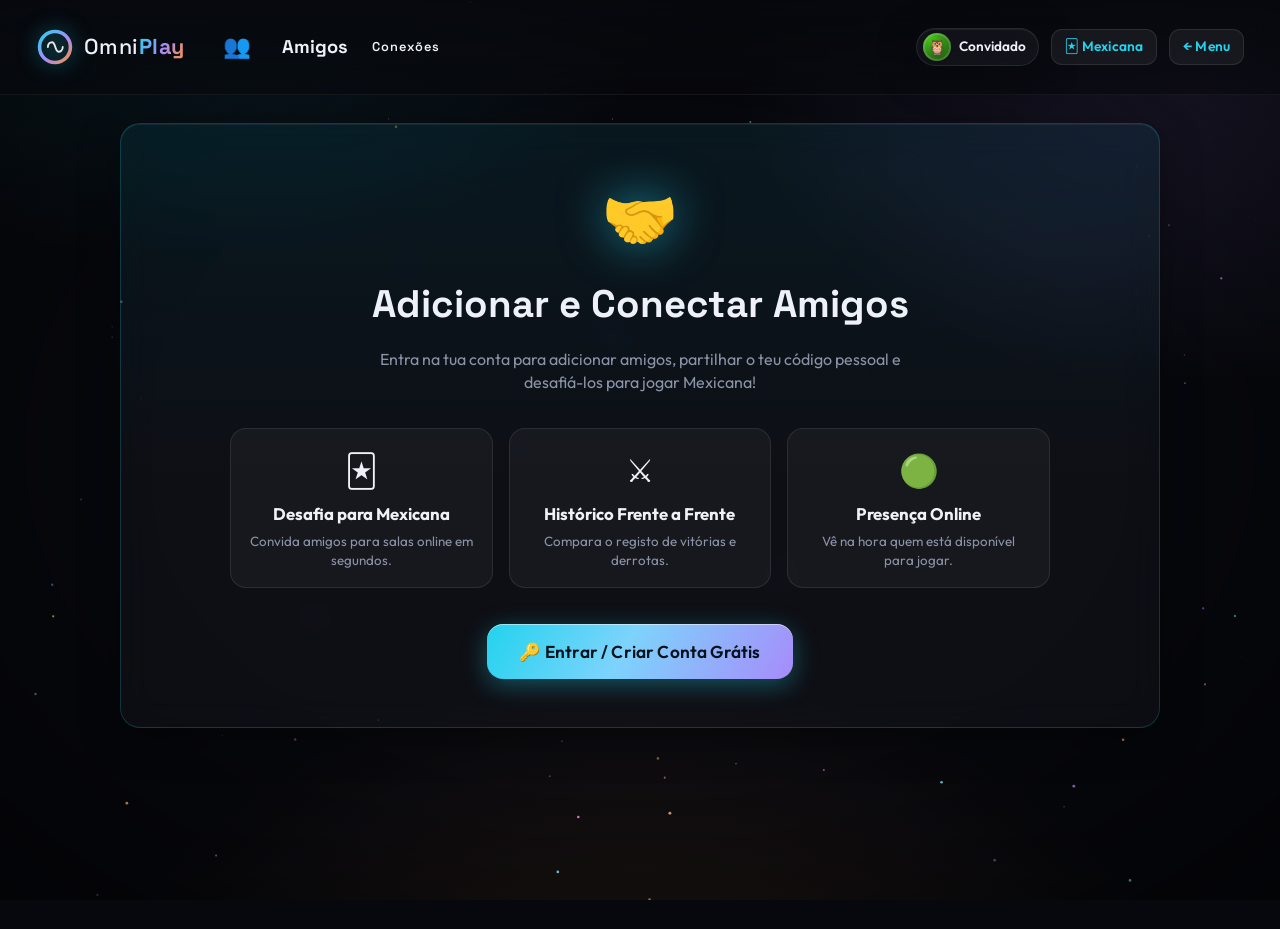
==== commit 05c24112: "Corrige expulsao dos convidados ao entrar na sala/jogo e cache do Service Worker" ====
--- a/amigos.html
+++ b/amigos.html
@@ -11,7 +11,7 @@
   <link rel="preconnect" href="https://fonts.googleapis.com">
   <link rel="preconnect" href="https://fonts.gstatic.com" crossorigin>
   <link href="https://fonts.googleapis.com/css2?family=Outfit:wght@300;400;500;600;700;800&family=Space+Grotesk:wght@500;700&display=swap" rel="stylesheet">
-  <link rel="stylesheet" href="style.css">
+  <link rel="stylesheet" href="style.css?v=11">
 </head>
 <body>
   <canvas id="bg" aria-hidden="true"></canvas>
@@ -50,10 +50,10 @@
   <div id="toasts" aria-live="polite"></div>
 
   <script src="js/vendor/supabase.js"></script>
-  <script src="js/config.js"></script>
-  <script src="js/util.js"></script>
-  <script src="js/backend.js"></script>
-  <script src="js/session.js"></script>
-  <script src="js/amigos_page.js"></script>
+  <script src="js/config.js?v=11"></script>
+  <script src="js/util.js?v=11"></script>
+  <script src="js/backend.js?v=11"></script>
+  <script src="js/session.js?v=11"></script>
+  <script src="js/amigos_page.js?v=11"></script>
 </body>
 </html>
--- a/style.css
+++ b/style.css
@@ -291,8 +291,8 @@
 .mx-user-name { max-width: 120px; overflow: hidden; text-overflow: ellipsis; white-space: nowrap; }
 .hue-range { -webkit-appearance: none; appearance: none; height: 10px !important; padding: 0 !important; border-radius: 99px !important; background: linear-gradient(90deg, hsl(0 80% 55%), hsl(60 80% 55%), hsl(120 80% 50%), hsl(180 80% 50%), hsl(240 80% 60%), hsl(300 80% 55%), hsl(360 80% 55%)) !important; }
 .hue-range::-webkit-slider-thumb { -webkit-appearance: none; width: 22px; height: 22px; border-radius: 50%; background: #fff; box-shadow: 0 0 10px rgba(0, 0, 0, .6); }
-.pills { display: flex; gap: 8px; }
-.pill { width: 52px; height: 46px; border-radius: 13px; font-weight: 700; font-size: 1.1rem; background: rgba(255, 255, 255, .06); border: 1px solid var(--panel-b); transition: .2s; }
+.pills { display: flex; flex-wrap: wrap; gap: 6px; width: 100%; }
+.pill { flex: 1 1 auto; min-width: 40px; height: 46px; padding: 0 10px; border-radius: 13px; font-weight: 700; font-size: 1.1rem; white-space: nowrap; display: inline-flex; align-items: center; justify-content: center; text-align: center; line-height: 1; background: rgba(255, 255, 255, .06); border: 1px solid var(--panel-b); transition: .2s; }
 .pill:hover { background: rgba(255, 255, 255, .12); }
 .pill.on { background: rgba(34, 211, 238, .18); border-color: var(--cyan); box-shadow: 0 0 18px rgba(34, 211, 238, .35); color: var(--cyan); }
 
@@ -519,6 +519,22 @@
   transition: transform .2s, border-color .2s;
 }
 .user-search-row:hover { transform: translateX(3px); border-color: rgba(34, 211, 238, .35); }
+.direct-invite-row {
+  border: 1px dashed rgba(34, 211, 238, .45);
+  background: rgba(34, 211, 238, .05);
+}
+.direct-invite-row:hover {
+  background: rgba(34, 211, 238, .1);
+  border-color: var(--cyan);
+}
+.mutual-chip {
+  background: rgba(167, 139, 250, .18) !important;
+  border: 1px solid rgba(167, 139, 250, .4) !important;
+  color: #c4b5fd !important;
+  font-size: .7rem !important;
+  padding: 2px 7px !important;
+  margin-top: 3px !important;
+}
 .usr-avatar { flex: none; }
 .usr-info { flex: 1; min-width: 0; display: flex; flex-direction: column; gap: 2px; }
 .usr-info b { font-size: 1rem; color: var(--text); }
@@ -627,14 +643,23 @@
    ========================================================================== */
 .setup-head { display: flex; align-items: center; gap: 16px; margin-bottom: 22px; }
 .setup-ic { font-size: 2.6rem; width: 70px; height: 70px; display: grid; place-items: center; border-radius: 20px; background: hsl(var(--hue) 70% 30% / .5); border: 1px solid hsl(var(--hue) 80% 60% / .5); box-shadow: 0 0 30px hsl(var(--hue) 90% 55% / .3); }
-.mode-grid { display: grid; grid-template-columns: repeat(auto-fit, minmax(190px, 1fr)); gap: 14px; }
-.mode-card { display: grid; gap: 6px; align-content: start; justify-items: start; text-align: left; padding: 18px; border-radius: 18px; background: rgba(255, 255, 255, .05); border: 1px solid var(--panel-b); transition: .25s; }
+.mode-grid { display: grid; grid-template-columns: repeat(auto-fit, minmax(240px, 1fr)); gap: 14px; }
+.mode-card { display: grid; grid-template-columns: minmax(0, 1fr); gap: 6px; align-content: start; justify-items: start; min-width: 0; text-align: left; padding: 18px; border-radius: 18px; background: rgba(255, 255, 255, .05); border: 1px solid var(--panel-b); transition: .25s; overflow-wrap: anywhere; }
+.mode-card > * { min-width: 0; max-width: 100%; }
+.mode-card > b { font-size: 1.05rem; line-height: 1.25; }
+.mode-card > small { line-height: 1.4; }
+.mode-card > .field { width: 100%; margin-bottom: 4px; }
+.mode-card > .btn { width: 100%; margin-top: auto; }
 .mode-card:hover { transform: translateY(-4px); border-color: hsl(var(--hue) 90% 60% / .7); background: hsl(var(--hue) 60% 30% / .2); box-shadow: 0 12px 34px hsl(var(--hue) 80% 50% / .2); }
 .mode-card[data-off], .mode-card.off { opacity: .55; }
-.mc-ic { font-size: 1.9rem; } .mode-card small { color: var(--muted); }
+.mc-ic { font-size: 1.9rem; line-height: 1.1; } .mode-card small { color: var(--muted); }
 .mode-card.join:hover { transform: none; }
-.join-row { display: flex; gap: 8px; width: 100%; margin-top: 4px; }
-.join-row input { flex: 1; min-width: 0; padding: 9px 10px; border-radius: 11px; background: rgba(0, 0, 0, .35); border: 1px solid var(--panel-b); text-align: center; letter-spacing: .3em; font-weight: 700; outline: none; }
+.join-row { display: flex; flex-wrap: wrap; gap: 8px; width: 100%; margin-top: 4px; }
+.join-row input { flex: 1 1 110px; min-width: 0; width: 100%; padding: 10px; border-radius: 11px; background: rgba(0, 0, 0, .35); border: 1px solid var(--panel-b); text-align: center; letter-spacing: .3em; text-indent: .3em; font-weight: 700; outline: none; }
+.join-row input::placeholder { letter-spacing: .2em; font-size: .8rem; }
+.join-row .btn { flex: 1 1 auto; white-space: nowrap; }
+.mode-card .pills { flex-wrap: nowrap; }
+.mode-card .pill { min-width: 0; padding: 0; }
 .join-row input:focus { border-color: var(--cyan); }
 .name-list { display: grid; gap: 10px; }
 .name-row { display: flex; align-items: center; gap: 12px; padding: 4px 6px 4px 14px; border-radius: 14px; background: rgba(255, 255, 255, .05); border: 1px solid color-mix(in srgb, var(--c) 45%, transparent); }
@@ -659,14 +684,15 @@
 .lobby-grid { display: grid; grid-template-columns: 300px 1fr; gap: 20px; }
 .lobby-code { padding: 24px; text-align: center; display: grid; gap: 10px; align-content: start; border-color: hsl(var(--hue) 80% 60% / .3); }
 .lc-game { display: flex; justify-content: center; align-items: center; gap: 10px; font-size: 1.25rem; font-family: var(--display); } .lc-game span { font-size: 2rem; }
-.code-big { display: flex; justify-content: center; gap: 8px; padding: 10px; border-radius: 18px; transition: .2s; }
+.code-big { display: flex; justify-content: center; gap: 8px; padding: 10px; border-radius: 18px; transition: .2s; max-width: 100%; }
 .code-big:hover { transform: scale(1.04); }
-.code-big i { font-style: normal; font-family: var(--display); font-weight: 700; font-size: 2.6rem; width: 56px; height: 72px; display: grid; place-items: center; border-radius: 14px; background: rgba(0, 0, 0, .4); border: 1px solid hsl(var(--hue) 80% 60% / .5); color: hsl(var(--hue) 100% 75%); text-shadow: 0 0 18px hsl(var(--hue) 100% 60%); }
+.code-big i { font-style: normal; font-family: var(--display); font-weight: 700; font-size: 2.6rem; flex: 1 1 0; min-width: 0; max-width: 56px; height: 72px; display: grid; place-items: center; border-radius: 14px; background: rgba(0, 0, 0, .4); border: 1px solid hsl(var(--hue) 80% 60% / .5); color: hsl(var(--hue) 100% 75%); text-shadow: 0 0 18px hsl(var(--hue) 100% 60%); }
 .lobby-players { padding: 22px; }
 .lobby-players h3, .lobby-invite h3 { font-size: 1.05rem; margin-bottom: 14px; } .lobby-players h3 small { color: var(--cyan); }
-.members { display: grid; grid-template-columns: repeat(auto-fit, minmax(240px, 1fr)); gap: 12px; }
-.member { display: flex; align-items: center; gap: 14px; padding: 12px 14px; border-radius: 16px; background: rgba(255, 255, 255, .05); border: 1px solid var(--panel-b); animation: viewIn .4s; }
-.member div { display: grid; } .member small { color: var(--muted); }
+.members { display: grid; grid-template-columns: repeat(auto-fit, minmax(min(240px, 100%), 1fr)); gap: 12px; }
+.member { display: flex; align-items: center; gap: 14px; min-width: 0; padding: 12px 14px; border-radius: 16px; background: rgba(255, 255, 255, .05); border: 1px solid var(--panel-b); animation: viewIn .4s; }
+.member div { display: grid; min-width: 0; } .member small { color: var(--muted); }
+.member b, .member small { overflow: hidden; text-overflow: ellipsis; white-space: nowrap; }
 .member.me { border-color: rgba(34, 211, 238, .5); } .member.host { background: rgba(251, 191, 36, .06); }
 .member.empty { border-style: dashed; opacity: .55; animation: none; }
 .slot { width: 46px; height: 46px; display: grid; place-items: center; border-radius: 50%; border: 2px dashed var(--muted); color: var(--muted); font-size: 1.4rem; }
@@ -1069,7 +1095,7 @@
 }
 .mx-center {
   position: relative;
-  width: clamp(58px, 13vw, 76px);
+  min-width: clamp(58px, 13vw, 76px);
   height: clamp(80px, 18vw, 108px);
   display: grid;
   place-items: center;
@@ -1108,17 +1134,14 @@
 .mx-msg {
   text-align: center;
   font-size: clamp(0.92rem, 2.2vw, 1.1rem);
+  line-height: 1.4;
   min-height: 34px;
-  padding: 6px 18px;
-  border-radius: 99px;
+  padding: 8px 18px;
+  border-radius: 18px;
   background: rgba(255, 255, 255, 0.05);
   border: 1px solid rgba(255, 255, 255, 0.08);
-  display: flex;
-  align-items: center;
-  justify-content: center;
-  gap: 8px;
   margin: 0 auto;
-  max-width: 90%;
+  max-width: 92%;
 }
 .mx-log {
   display: flex;
@@ -1345,6 +1368,457 @@
 .reward span { color: var(--muted); } .reward b { color: var(--cyan); animation: pop .6s .3s both; } .reward b + b { color: var(--warn); }
 .results .edit-actions { justify-content: center; position: relative; }
 
+/* ===================== H2H TODOS OS JOGOS ===================== */
+.h2h-all-games-card {
+  margin-bottom: 24px;
+}
+.h2h-summary-banner {
+  display: flex;
+  align-items: center;
+  justify-content: space-between;
+  gap: 16px;
+  padding: 16px 20px;
+  border-radius: 18px;
+  background: linear-gradient(135deg, rgba(34, 211, 238, 0.12), rgba(167, 139, 250, 0.12));
+  border: 1px solid rgba(255, 255, 255, 0.14);
+  margin-bottom: 18px;
+}
+.h2h-sb-lead {
+  flex: 1;
+}
+.h2h-badge-total {
+  display: inline-block;
+  font-size: 0.72rem;
+  font-weight: 700;
+  text-transform: uppercase;
+  letter-spacing: 0.08em;
+  padding: 3px 8px;
+  border-radius: 999px;
+  background: rgba(34, 211, 238, 0.2);
+  color: var(--cyan);
+  margin-bottom: 4px;
+}
+.h2h-lead-txt {
+  font-size: 0.95rem;
+  font-weight: 600;
+  color: var(--text);
+  margin: 0;
+}
+.h2h-sb-score {
+  display: flex;
+  align-items: center;
+  gap: 14px;
+  background: rgba(0, 0, 0, 0.25);
+  padding: 8px 16px;
+  border-radius: 14px;
+  border: 1px solid rgba(255, 255, 255, 0.08);
+}
+.h2h-score-col {
+  display: flex;
+  flex-direction: column;
+  align-items: center;
+  min-width: 44px;
+}
+.h2h-score-col .h2h-lbl {
+  font-size: 0.75rem;
+  color: var(--muted);
+  font-weight: 600;
+}
+.h2h-score-col .h2h-sub-lbl {
+  font-size: 0.68rem;
+  color: var(--muted);
+}
+.h2h-big-val {
+  font-size: 1.55rem;
+  font-family: var(--display);
+  font-weight: 800;
+  line-height: 1;
+  margin: 2px 0;
+}
+.h2h-big-val.win {
+  color: #34d399;
+  text-shadow: 0 0 10px rgba(52, 211, 153, 0.4);
+}
+.h2h-big-val.loss {
+  color: #fb7185;
+  text-shadow: 0 0 10px rgba(251, 113, 133, 0.4);
+}
+.h2h-score-sep {
+  font-size: 1.2rem;
+  color: var(--muted);
+  font-weight: 700;
+}
+
+.h2h-platform-grid {
+  display: grid;
+  grid-template-columns: repeat(auto-fit, minmax(240px, 1fr));
+  gap: 14px;
+}
+.h2h-game-card {
+  border-radius: 18px;
+  padding: 16px;
+  background: rgba(255, 255, 255, 0.03);
+  border: 1px solid rgba(255, 255, 255, 0.08);
+  display: flex;
+  flex-direction: column;
+  gap: 12px;
+  transition: transform 0.2s, border-color 0.2s;
+}
+.h2h-game-card:hover {
+  transform: translateY(-2px);
+  border-color: hsla(var(--ghue, 200), 90%, 65%, 0.4);
+  box-shadow: 0 8px 24px hsla(var(--ghue, 200), 90%, 50%, 0.12);
+}
+.h2h-gc-top {
+  display: flex;
+  align-items: center;
+  justify-content: space-between;
+  gap: 8px;
+}
+.h2h-gc-title {
+  display: flex;
+  align-items: center;
+  gap: 10px;
+}
+.h2h-gc-ic {
+  font-size: 1.6rem;
+  width: 38px;
+  height: 38px;
+  display: grid;
+  place-content: center;
+  border-radius: 12px;
+  background: hsla(var(--ghue, 200), 80%, 60%, 0.15);
+  border: 1px solid hsla(var(--ghue, 200), 80%, 60%, 0.3);
+}
+.h2h-gc-score-row {
+  display: flex;
+  align-items: center;
+  justify-content: space-around;
+  background: rgba(0, 0, 0, 0.22);
+  padding: 10px 12px;
+  border-radius: 12px;
+  border: 1px solid rgba(255, 255, 255, 0.05);
+}
+.h2h-side {
+  display: flex;
+  flex-direction: column;
+  align-items: center;
+}
+.h2h-side-tag {
+  font-size: 0.72rem;
+  font-weight: 600;
+  color: var(--muted);
+  max-width: 90px;
+  overflow: hidden;
+  text-overflow: ellipsis;
+  white-space: nowrap;
+}
+.h2h-num {
+  font-size: 1.4rem;
+  font-family: var(--display);
+  font-weight: 800;
+  line-height: 1.1;
+}
+.h2h-num.win {
+  color: #34d399;
+}
+.h2h-num.loss {
+  color: #fb7185;
+}
+.h2h-vs-sign {
+  font-size: 0.8rem;
+  color: var(--muted);
+  font-weight: 700;
+  text-transform: uppercase;
+}
+
+.h2h-bar-wrap {
+  display: flex;
+  flex-direction: column;
+  gap: 4px;
+}
+.h2h-bar-track {
+  height: 8px;
+  border-radius: 999px;
+  background: rgba(255, 255, 255, 0.08);
+  display: flex;
+  overflow: hidden;
+}
+.h2h-bar-fill.me {
+  background: linear-gradient(90deg, #10b981, #34d399);
+}
+.h2h-bar-fill.draw {
+  background: #94a3b8;
+}
+.h2h-bar-fill.them {
+  background: linear-gradient(90deg, #f43f5e, #fb7185);
+}
+.h2h-bar-legend {
+  display: flex;
+  justify-content: space-between;
+  font-size: 0.68rem;
+  color: var(--muted);
+}
+.h2h-gc-footer {
+  margin-top: auto;
+  padding-top: 4px;
+}
+.h2h-gc-footer .btn {
+  width: 100%;
+  justify-content: center;
+}
+
+/* ===================== CONFRONTOS NO PERFIL PRÓPRIO ===================== */
+.self-h2h-friends-grid {
+  display: grid;
+  grid-template-columns: repeat(auto-fill, minmax(260px, 1fr));
+  gap: 14px;
+}
+.self-h2h-friend-card {
+  padding: 16px;
+  border-radius: 18px;
+  display: flex;
+  flex-direction: column;
+  gap: 12px;
+  background: rgba(255, 255, 255, 0.03);
+  border: 1px solid rgba(255, 255, 255, 0.08);
+  transition: transform 0.2s, border-color 0.2s;
+}
+.self-h2h-friend-card:hover {
+  transform: translateY(-2px);
+  border-color: rgba(34, 211, 238, 0.35);
+}
+.shf-top {
+  display: flex;
+  align-items: center;
+  gap: 12px;
+}
+.shf-info {
+  display: flex;
+  flex-direction: column;
+  min-width: 0;
+}
+.shf-info b {
+  font-size: 0.95rem;
+  white-space: nowrap;
+  overflow: hidden;
+  text-overflow: ellipsis;
+}
+.shf-score-row {
+  display: flex;
+  gap: 8px;
+  align-items: center;
+}
+.shf-pill {
+  flex: 1;
+  text-align: center;
+  font-size: 0.78rem;
+  padding: 6px 10px;
+  border-radius: 10px;
+  background: rgba(0, 0, 0, 0.25);
+  border: 1px solid rgba(255, 255, 255, 0.06);
+}
+.shf-pill.win b {
+  color: #34d399;
+}
+.shf-pill.loss b {
+  color: #fb7185;
+}
+.shf-pill.draw b {
+  color: #94a3b8;
+}
+
+/* Modal Perfil Amigo em amigos.html */
+.modal-fpm {
+  width: min(680px, 95vw);
+  max-height: 90vh;
+  overflow-y: auto;
+}
+.fpm-head {
+  display: flex;
+  align-items: center;
+  gap: 18px;
+  border-radius: 18px;
+  background: rgba(255, 255, 255, 0.04);
+}
+.fpm-info {
+  display: flex;
+  flex-direction: column;
+  gap: 4px;
+}
+.fpm-title {
+  font-size: 1.4rem;
+  margin: 0;
+}
+.fpm-bio {
+  font-size: 0.88rem;
+  color: #cbd5e1;
+  margin: 4px 0 0;
+  font-style: italic;
+}
+
+/* ===================== ABA E CARTÕES DE PEDIDOS RECEBIDOS ===================== */
+.tab-badge.req-alert {
+  background: linear-gradient(135deg, #f43f5e, #e11d48);
+  color: #fff;
+  box-shadow: 0 0 12px rgba(244, 63, 94, 0.6);
+  font-weight: 800;
+}
+.requests-pane-wrap {
+  display: flex;
+  flex-direction: column;
+}
+.incoming-req-cards-grid {
+  display: grid;
+  grid-template-columns: repeat(auto-fill, minmax(320px, 1fr));
+  gap: 16px;
+}
+.incoming-req-card {
+  border-radius: 20px;
+  padding: 18px;
+  display: flex;
+  flex-direction: column;
+  gap: 14px;
+  background: rgba(255, 255, 255, 0.04);
+  border: 1px solid rgba(244, 63, 94, 0.3);
+  box-shadow: 0 8px 24px rgba(244, 63, 94, 0.08);
+  transition: transform 0.2s, border-color 0.2s, box-shadow 0.2s;
+}
+.incoming-req-card:hover {
+  transform: translateY(-2px);
+  border-color: rgba(244, 63, 94, 0.6);
+  box-shadow: 0 12px 30px rgba(244, 63, 94, 0.16);
+}
+.irc-top {
+  display: flex;
+  align-items: center;
+  gap: 14px;
+}
+.irc-info {
+  display: flex;
+  flex-direction: column;
+  min-width: 0;
+  gap: 2px;
+}
+.irc-name-line {
+  display: flex;
+  align-items: center;
+  gap: 8px;
+}
+.irc-name-line b {
+  font-size: 1.05rem;
+  white-space: nowrap;
+  overflow: hidden;
+  text-overflow: ellipsis;
+}
+.irc-sub-text {
+  color: var(--cyan);
+  font-weight: 600;
+  margin-top: 4px;
+}
+.irc-actions {
+  display: flex;
+  align-items: center;
+  gap: 8px;
+  flex-wrap: wrap;
+  padding-top: 6px;
+  border-top: 1px solid rgba(255, 255, 255, 0.06);
+}
+.irc-btn-accept {
+  flex: 1;
+  min-width: 130px;
+}
+.empty-requests {
+  padding: 40px 24px;
+  max-width: 500px;
+  margin: 20px auto;
+}
+
+.chip.status-pending {
+  color: #fbbf24;
+  background: rgba(251, 191, 36, 0.12);
+  border: 1px solid rgba(251, 191, 36, 0.4);
+  font-weight: 600;
+  display: inline-flex;
+  align-items: center;
+  gap: 5px;
+}
+
+.incoming-invite-banner {
+  border-radius: 20px;
+  padding: 18px 24px;
+  background: linear-gradient(135deg, rgba(34, 211, 238, 0.12), rgba(167, 139, 250, 0.15));
+  border: 1px solid rgba(34, 211, 238, 0.45);
+  box-shadow: 0 10px 30px rgba(34, 211, 238, 0.12);
+  display: flex;
+  align-items: center;
+  justify-content: space-between;
+  gap: 16px;
+  animation: pulse-glow 3s infinite ease-in-out;
+}
+
+.iib-left {
+  display: flex;
+  align-items: center;
+  gap: 16px;
+}
+
+.iib-text h4 {
+  font-size: 1.2rem;
+  margin: 0 0 4px 0;
+  color: #fff;
+}
+
+.iib-actions {
+  display: flex;
+  align-items: center;
+  gap: 10px;
+  flex-shrink: 0;
+}
+
+.supabase-config-banner {
+  display: flex;
+  align-items: center;
+  justify-content: space-between;
+  gap: 14px;
+  padding: 12px 18px;
+  margin-bottom: 20px;
+  border-radius: 14px;
+  background: rgba(245, 158, 11, 0.08);
+  border: 1px solid rgba(245, 158, 11, 0.3);
+  font-size: 0.9rem;
+}
+
+.scb-text {
+  color: #fde68a;
+  line-height: 1.4;
+}
+
+@media (max-width: 640px) {
+  .incoming-invite-banner {
+    flex-direction: column;
+    align-items: stretch;
+    text-align: center;
+    padding: 16px;
+  }
+  .iib-left {
+    flex-direction: column;
+    text-align: center;
+    gap: 10px;
+  }
+  .iib-actions {
+    width: 100%;
+  }
+  .iib-actions button {
+    width: 100%;
+  }
+  .supabase-config-banner {
+    flex-direction: column;
+    align-items: stretch;
+    text-align: center;
+  }
+}
+
 /* ---------- Responsivo ---------- */
 @media (max-width: 860px) {
   .cols, .lobby-grid { grid-template-columns: 1fr; }
@@ -1362,3 +1836,43 @@
   .code-big i { width: 46px; height: 62px; font-size: 2.1rem; }
 }
 @media (prefers-reduced-motion: reduce) { *, *::before, *::after { animation-duration: .01ms !important; animation-iteration-count: 1 !important; transition-duration: .01ms !important; } }
+
+/* ==========================================================================
+   Convites de amigos + ajustes de texto/caixas (Mexicana)
+   ========================================================================== */
+.share-box { display: flex; flex-direction: column; gap: 8px; }
+.share-box .btn { width: 100%; text-align: center; text-decoration: none !important; }
+.invite-list { display: grid; grid-template-columns: repeat(auto-fill, minmax(min(100%, 280px), 1fr)); gap: 10px; max-height: 340px; overflow-y: auto; padding-right: 2px; }
+.invite-row { margin: 0 !important; min-width: 0; padding: 10px 14px; }
+.invite-row.is-off { opacity: .6; }
+.invite-row:hover { transform: none; }
+.invite-row .usr-info b, .invite-row .usr-info small { overflow: hidden; text-overflow: ellipsis; white-space: nowrap; }
+.usr-info small { line-height: 1.3; }
+.usr-actions .btn { white-space: nowrap; }
+.user-search-row .usr-info b { overflow: hidden; text-overflow: ellipsis; white-space: nowrap; }
+
+/* Texto sempre dentro das caixas */
+.btn { text-align: center; max-width: 100%; }
+.toast-msg { min-width: 0; overflow-wrap: anywhere; }
+.toast .btn { white-space: nowrap; flex: none; }
+.gp b { display: block; max-width: 140px; overflow: hidden; text-overflow: ellipsis; white-space: nowrap; }
+.setup-head > div { min-width: 0; }
+.setup-head p { overflow-wrap: anywhere; }
+.setup-head h2 { font-family: var(--display); }
+.mx-setup-container .tabs .tab { min-width: 0; padding: 9px 6px; font-size: .95rem; }
+.mx-setup-container .field > span { overflow-wrap: anywhere; line-height: 1.3; }
+.name-row { min-width: 0; }
+.name-row input { min-width: 0; width: 100%; }
+.lobby-players h3, .lobby-invite h3 { overflow-wrap: anywhere; }
+.lobby-actions .btn { max-width: 100%; white-space: normal; }
+.room-chip { white-space: nowrap; }
+
+@media (max-width: 640px) {
+  .mx-setup-container { margin: 14px auto; border-radius: 22px; }
+  .setup-head { gap: 12px; }
+  .setup-head .setup-ic.big { width: 56px; height: 56px; font-size: 2.1rem; flex: none; }
+  .mx-top-title .room-chip { display: none; }
+  .mx-user-name { max-width: 70px; }
+  .top-right .btn-sm { padding: 7px 10px; }
+  .user-search-row { padding: 10px 12px; gap: 10px; }
+}
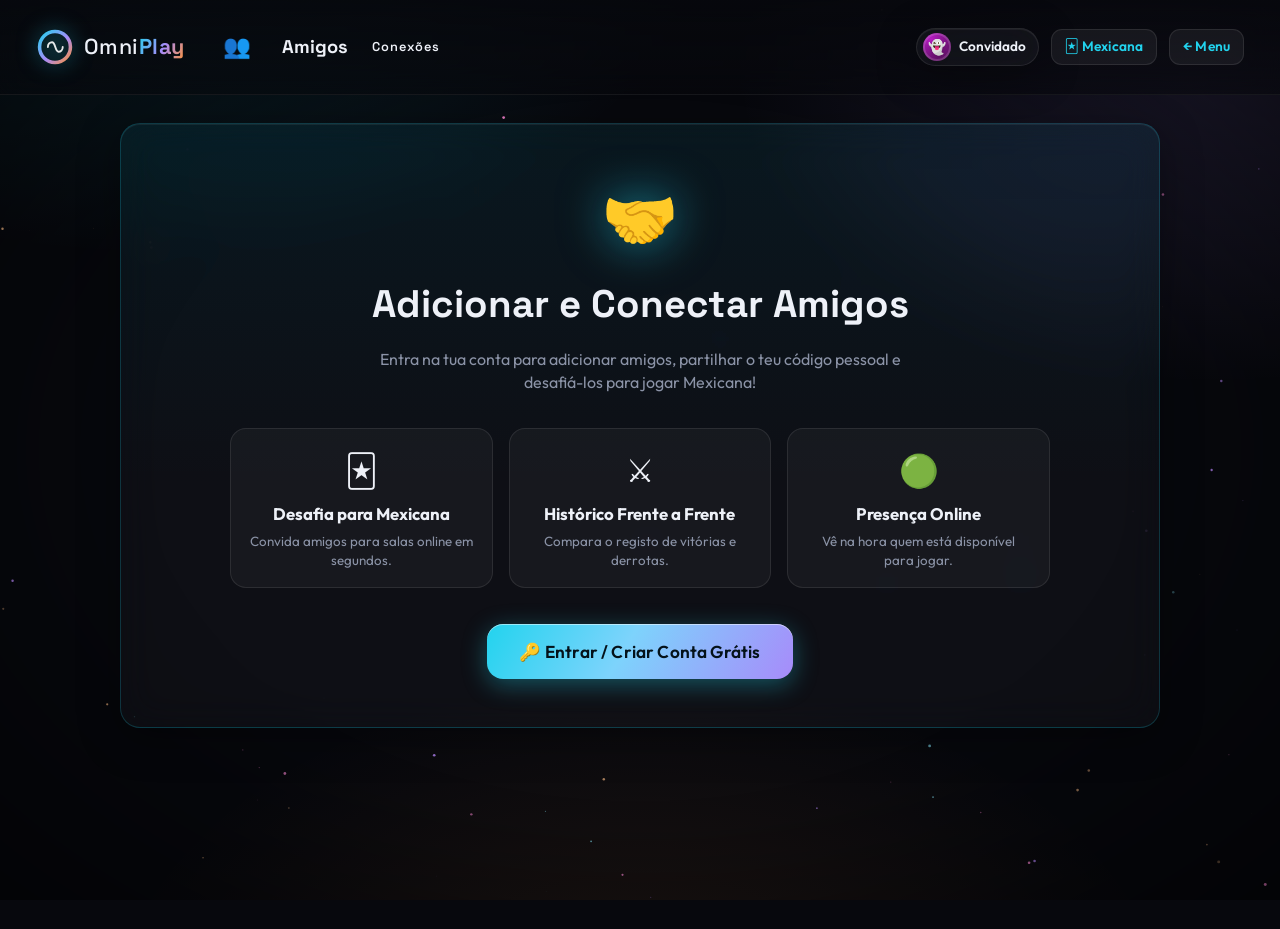
==== commit 64a549ed: "Impede que um jogador se bloqueie a si mesmo ao jogar multiplas cartas de bloqueio (8)" ====
--- a/amigos.html
+++ b/amigos.html
@@ -11,7 +11,7 @@
   <link rel="preconnect" href="https://fonts.googleapis.com">
   <link rel="preconnect" href="https://fonts.gstatic.com" crossorigin>
   <link href="https://fonts.googleapis.com/css2?family=Outfit:wght@300;400;500;600;700;800&family=Space+Grotesk:wght@500;700&display=swap" rel="stylesheet">
-  <link rel="stylesheet" href="style.css?v=11">
+  <link rel="stylesheet" href="style.css?v=12">
 </head>
 <body>
   <canvas id="bg" aria-hidden="true"></canvas>
@@ -50,10 +50,10 @@
   <div id="toasts" aria-live="polite"></div>
 
   <script src="js/vendor/supabase.js"></script>
-  <script src="js/config.js?v=11"></script>
-  <script src="js/util.js?v=11"></script>
-  <script src="js/backend.js?v=11"></script>
-  <script src="js/session.js?v=11"></script>
-  <script src="js/amigos_page.js?v=11"></script>
+  <script src="js/config.js?v=12"></script>
+  <script src="js/util.js?v=12"></script>
+  <script src="js/backend.js?v=12"></script>
+  <script src="js/session.js?v=12"></script>
+  <script src="js/amigos_page.js?v=12"></script>
 </body>
 </html>
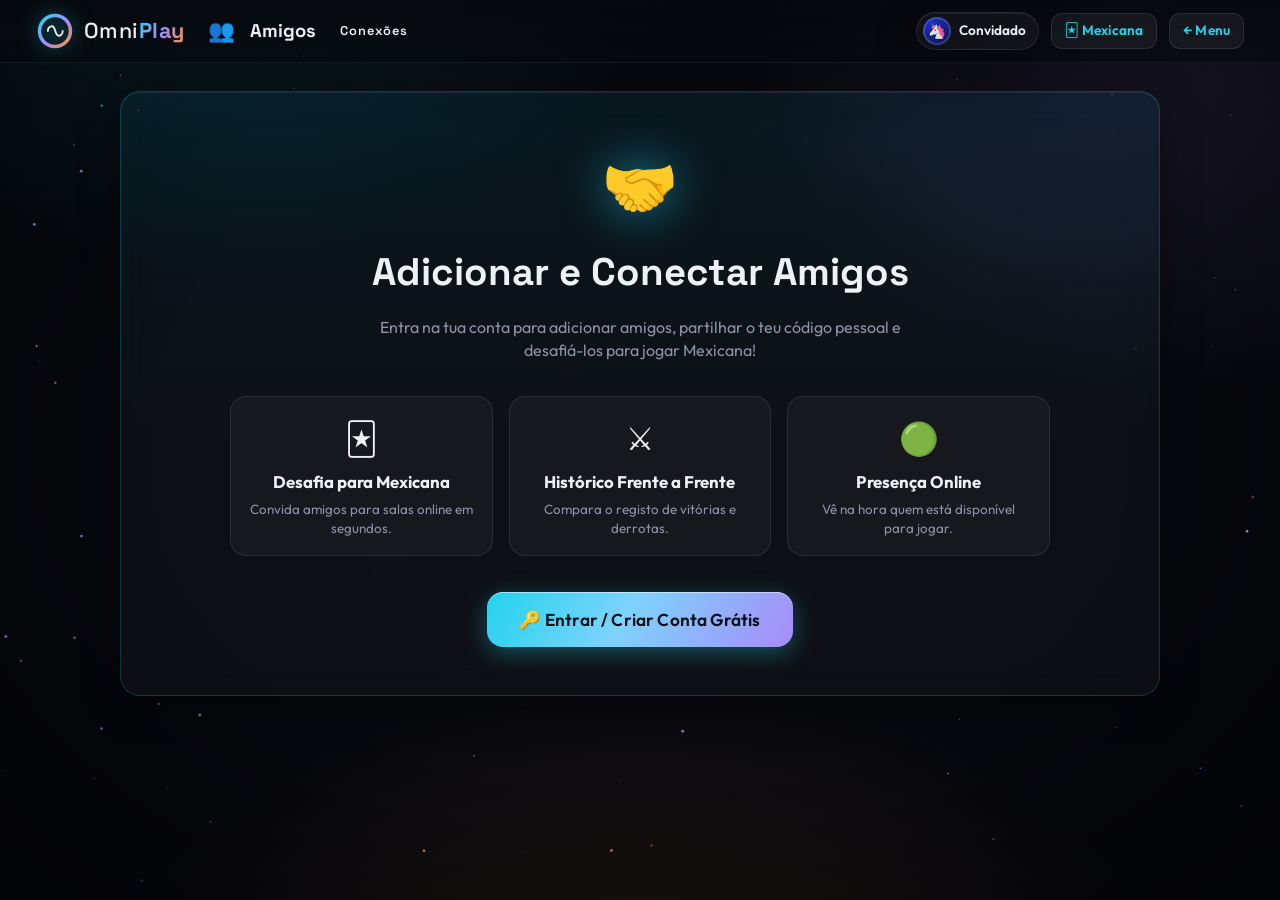
==== commit d2d658e7: "fix(mobile): centralizar layout e eliminar transbordo horizontal no telemovel" ====
--- a/amigos.html
+++ b/amigos.html
@@ -11,7 +11,7 @@
   <link rel="preconnect" href="https://fonts.googleapis.com">
   <link rel="preconnect" href="https://fonts.gstatic.com" crossorigin>
   <link href="https://fonts.googleapis.com/css2?family=Outfit:wght@300;400;500;600;700;800&family=Space+Grotesk:wght@500;700&display=swap" rel="stylesheet">
-  <link rel="stylesheet" href="style.css?v=12">
+  <link rel="stylesheet" href="style.css?v=13">
 </head>
 <body>
   <canvas id="bg" aria-hidden="true"></canvas>
@@ -50,10 +50,10 @@
   <div id="toasts" aria-live="polite"></div>
 
   <script src="js/vendor/supabase.js"></script>
-  <script src="js/config.js?v=12"></script>
-  <script src="js/util.js?v=12"></script>
-  <script src="js/backend.js?v=12"></script>
-  <script src="js/session.js?v=12"></script>
-  <script src="js/amigos_page.js?v=12"></script>
+  <script src="js/config.js?v=13"></script>
+  <script src="js/util.js?v=13"></script>
+  <script src="js/backend.js?v=13"></script>
+  <script src="js/session.js?v=13"></script>
+  <script src="js/amigos_page.js?v=13"></script>
 </body>
 </html>
--- a/style.css
+++ b/style.css
@@ -25,17 +25,17 @@
 }
 
 * { box-sizing: border-box; margin: 0; padding: 0; -webkit-tap-highlight-color: transparent; }
-html { color-scheme: dark; }
+html { color-scheme: dark; width: 100%; max-width: 100%; overflow-x: clip; }
 body {
   font-family: var(--font); color: var(--text); background: var(--bg);
-  min-height: 100vh; overflow-x: hidden; line-height: 1.45;
+  width: 100%; max-width: 100%; min-height: 100vh; margin: 0 auto; overflow-x: hidden; overflow-x: clip; line-height: 1.45;
   background-image:
     radial-gradient(900px 500px at 12% -5%, rgba(34, 211, 238, .13), transparent 60%),
     radial-gradient(800px 520px at 95% 8%, rgba(167, 139, 250, .14), transparent 60%),
     radial-gradient(900px 600px at 50% 115%, rgba(251, 146, 60, .10), transparent 60%);
   background-attachment: fixed;
 }
-#bg { position: fixed; inset: 0; z-index: 0; pointer-events: none; }
+#bg { position: fixed; inset: 0; max-width: 100%; max-height: 100%; z-index: 0; pointer-events: none; }
 .vignette { position: fixed; inset: 0; z-index: 0; pointer-events: none; background: radial-gradient(ellipse at center, transparent 55%, rgba(0, 0, 0, .5)); }
 button { font: inherit; color: inherit; cursor: pointer; border: 0; background: none; }
 input { font: inherit; color: inherit; }
@@ -80,6 +80,7 @@
 /* ---------- Topbar ---------- */
 .topbar {
   position: sticky; top: 0; z-index: 50; display: flex; align-items: center; gap: 18px;
+  width: 100%; max-width: 100%;
   padding: 12px clamp(14px, 3vw, 36px);
   background: linear-gradient(180deg, rgba(7, 8, 13, .88), rgba(7, 8, 13, .55)); backdrop-filter: blur(14px);
   border-bottom: 1px solid rgba(255, 255, 255, .06);
@@ -140,10 +141,10 @@
 @keyframes spin { to { transform: rotate(360deg); } }
 
 /* ---------- Estrutura ---------- */
-main#view { position: relative; z-index: 1; min-height: calc(100vh - 66px); padding: 0 clamp(14px, 3vw, 36px) 60px; }
+main#view { position: relative; z-index: 1; width: 100%; max-width: 100%; margin: 0 auto; min-height: calc(100vh - 66px); padding: 0 clamp(14px, 3vw, 36px) 60px; overflow-x: clip; }
 main#view.enter { animation: viewIn .5s cubic-bezier(.2, .8, .2, 1); }
 @keyframes viewIn { from { opacity: 0; transform: translateY(14px); } }
-.page { max-width: 1060px; margin: 0 auto; padding-top: 28px; }
+.page { width: 100%; max-width: 1060px; margin: 0 auto; padding-top: 28px; }
 .page-head h2 { font-family: var(--display); font-size: clamp(1.7rem, 4vw, 2.3rem); }
 .sec { margin: 30px 0 14px; font-size: 1.05rem; font-weight: 600; letter-spacing: .04em; text-transform: uppercase; color: var(--muted); display: flex; gap: 8px; align-items: baseline; }
 .sec small { color: var(--cyan); }
@@ -170,7 +171,7 @@
 
 /* ---------- Modais ---------- */
 #modal-root { position: relative; z-index: 150; }
-.modal-back { position: fixed; inset: 0; z-index: 150; display: grid; place-items: center; padding: 16px; overflow-y: auto; background: rgba(3, 4, 8, .72); backdrop-filter: blur(7px); opacity: 0; transition: opacity .25s; }
+.modal-back { position: fixed; inset: 0; z-index: 150; display: grid; grid-template-columns: minmax(0, 1fr); place-items: center; padding: 16px; overflow-x: hidden; overflow-y: auto; background: rgba(3, 4, 8, .72); backdrop-filter: blur(7px); opacity: 0; transition: opacity .25s; }
 .modal-back.in { opacity: 1; }
 .modal { width: min(460px, 100%); padding: 28px; margin: auto; background: rgba(16, 18, 28, .88); transform: translateY(18px) scale(.97); transition: transform .3s cubic-bezier(.2, .9, .3, 1.2); }
 .modal-back.in .modal { transform: none; }
@@ -195,7 +196,7 @@
 .notice { padding: 10px 14px; border-radius: 12px; font-size: .86rem; margin-bottom: 14px; background: rgba(251, 191, 36, .1); border: 1px solid rgba(251, 191, 36, .3); color: #fde68a; }
 /* ---------- Modal de Autenticação / Login ---------- */
 .modal-auth {
-  width: min(480px, 94vw);
+  width: min(480px, 100%);
   padding: 28px 24px 24px;
   background: rgba(13, 15, 24, 0.96);
   border: 1px solid rgba(34, 211, 238, 0.28);
@@ -303,7 +304,7 @@
 /* ==========================================================================
    HUB
    ========================================================================== */
-.hub { max-width: 1200px; margin: 0 auto; }
+.hub { width: 100%; max-width: 1200px; margin: 0 auto; }
 .hero { text-align: center; padding: clamp(24px, 5vh, 56px) 0 8px; display: grid; justify-items: center; gap: 14px; }
 .eyebrow { font-size: .78rem; font-weight: 700; letter-spacing: .28em; text-transform: uppercase; color: var(--cyan); }
 .hero h1 { font-family: var(--display); font-size: clamp(2.2rem, 6.5vw, 4.4rem); line-height: 1.04; letter-spacing: -.02em; }
@@ -319,7 +320,7 @@
 .btn-roulette .dice { display: inline-block; font-size: 1.5rem; animation: wiggle 2.4s ease-in-out infinite; }
 @keyframes wiggle { 0%, 70%, 100% { transform: rotate(0); } 78% { transform: rotate(-22deg) scale(1.15); } 88% { transform: rotate(18deg) scale(1.15); } }
 
-.carousel { position: relative; height: 390px; margin-top: 18px; perspective: 1300px; user-select: none; touch-action: pan-y; outline: none; }
+.carousel { position: relative; width: 100%; max-width: 100%; overflow: hidden; height: 390px; margin-top: 18px; perspective: 1300px; user-select: none; touch-action: pan-y; outline: none; }
 .portal-card {
   position: absolute; left: 50%; top: 10px; width: 262px; height: 360px; padding: 22px 20px; border-radius: 26px; text-align: center;
   display: flex; flex-direction: column; align-items: center; gap: 8px; cursor: pointer; overflow: hidden;
@@ -363,7 +364,7 @@
 .user-row .ur-main { flex: 1; display: grid; min-width: 0; cursor: pointer; }
 .ur-main b { overflow: hidden; text-overflow: ellipsis; white-space: nowrap; }
 .ur-main small, .fc-name small { color: var(--muted); font-size: .8rem; }
-.friend-grid { display: grid; grid-template-columns: repeat(auto-fill, minmax(310px, 1fr)); gap: 16px; }
+.friend-grid { display: grid; grid-template-columns: repeat(auto-fill, minmax(min(100%, 280px), 1fr)); gap: 16px; }
 .friend-card { padding: 18px; display: grid; gap: 14px; transition: transform .25s, border-color .25s; }
 .friend-card:hover { transform: translateY(-3px); border-color: rgba(34, 211, 238, .35); }
 .fc-top { display: flex; align-items: center; gap: 14px; }
@@ -380,7 +381,7 @@
 
 .profile-head { display: flex; gap: 28px; padding: 30px; margin-top: 8px; align-items: center; flex-wrap: wrap; }
 .ph-avatar { padding: 10px; }
-.ph-main { flex: 1; min-width: 260px; }
+.ph-main { flex: 1; min-width: min(100%, 260px); }
 .ph-main h2 { font-family: var(--display); font-size: 2rem; } .ph-main h2 small { font-size: .9rem; color: var(--warn); font-family: var(--font); }
 .bio { margin-top: 6px; color: #cfd5e5; }
 .xp-line { display: flex; align-items: center; gap: 12px; margin-top: 14px; font-size: .9rem; }
@@ -389,7 +390,7 @@
 .xp-bar i { display: block; height: 100%; background: var(--grad); border-radius: 99px; box-shadow: 0 0 14px rgba(34, 211, 238, .6); }
 .ph-actions { display: flex; flex-wrap: wrap; gap: 10px; margin-top: 16px; align-items: center; }
 .cols { display: grid; grid-template-columns: minmax(0, 1fr) 280px; gap: 26px; align-items: start; }
-.stat-grid { display: grid; grid-template-columns: repeat(auto-fill, minmax(220px, 1fr)); gap: 14px; }
+.stat-grid { display: grid; grid-template-columns: repeat(auto-fill, minmax(min(100%, 220px), 1fr)); gap: 14px; }
 .stat-card { padding: 16px; display: grid; gap: 8px; border-color: hsl(var(--hue) 70% 60% / .25); }
 .sc-head { display: flex; align-items: center; gap: 10px; font-size: 1.05rem; } .sc-head span { font-size: 1.5rem; }
 .wr { height: 6px; border-radius: 9px; background: rgba(251, 113, 133, .35); overflow: hidden; } .wr i { display: block; height: 100%; background: var(--good); }
@@ -417,7 +418,7 @@
 /* ==========================================================================
    Amigos & Adicionar Amigos
    ========================================================================== */
-.friends-page { max-width: 1040px; margin: 0 auto; }
+.friends-page { width: 100%; max-width: 1040px; margin: 0 auto; }
 .friends-head { display: flex; align-items: center; justify-content: space-between; gap: 18px; flex-wrap: wrap; margin-bottom: 24px; }
 .friends-top-actions { display: flex; gap: 10px; align-items: center; }
 
@@ -430,7 +431,7 @@
 .fgh-icon { font-size: 3.8rem; filter: drop-shadow(0 0 24px rgba(34, 211, 238, .6)); animation: floaty 3s ease-in-out infinite; }
 .fr-guest-hero h2 { font-family: var(--display); font-size: clamp(1.8rem, 4vw, 2.4rem); }
 .fr-guest-hero p { max-width: 580px; }
-.fgh-features { display: grid; grid-template-columns: repeat(auto-fit, minmax(220px, 1fr)); gap: 16px; width: 100%; max-width: 820px; margin: 18px 0 10px; }
+.fgh-features { display: grid; grid-template-columns: repeat(auto-fit, minmax(min(100%, 220px), 1fr)); gap: 16px; width: 100%; max-width: 820px; margin: 18px 0 10px; }
 .fgh-feat { padding: 18px; border-radius: 16px; background: rgba(255, 255, 255, .04); border: 1px solid var(--panel-b); display: flex; flex-direction: column; gap: 6px; align-items: center; text-align: center; }
 .fgh-feat span { font-size: 2rem; margin-bottom: 2px; }
 .fgh-feat b { color: var(--text); font-size: 1.05rem; }
@@ -485,7 +486,7 @@
 .sc-tag { font-size: .9rem; color: var(--muted); font-weight: 500; }
 .share-box { display: flex; gap: 8px; align-items: center; margin-top: 6px; flex-wrap: wrap; }
 .share-input {
-  flex: 1; min-width: 220px; padding: 9px 14px; border-radius: 12px; font-size: .88rem;
+  flex: 1; min-width: 0; width: 100%; padding: 9px 14px; border-radius: 12px; font-size: .88rem;
   background: rgba(0, 0, 0, .45); border: 1px solid var(--panel-b); color: #cbd5e1; outline: none;
 }
 .sc-hint { margin-top: 2px; }
@@ -562,7 +563,7 @@
 
 /* Sugestões da Comunidade */
 .suggest-section { margin-bottom: 24px; }
-.suggest-grid { display: grid; grid-template-columns: repeat(auto-fill, minmax(220px, 1fr)); gap: 14px; }
+.suggest-grid { display: grid; grid-template-columns: repeat(auto-fill, minmax(min(100%, 220px), 1fr)); gap: 14px; }
 .suggest-card {
   padding: 16px; border-radius: 18px; display: flex; flex-direction: column; gap: 14px;
   transition: transform .2s, border-color .2s;
@@ -594,7 +595,7 @@
 .fr-mini-search:focus { width: 220px; border-color: var(--cyan); background: rgba(255, 255, 255, .08); }
 
 /* Grelha de Amigos */
-.friend-grid { display: grid; grid-template-columns: repeat(auto-fill, minmax(290px, 1fr)); gap: 18px; }
+.friend-grid { display: grid; grid-template-columns: repeat(auto-fill, minmax(min(100%, 280px), 1fr)); gap: 18px; }
 .friend-card {
   padding: 20px; border-radius: 22px; display: flex; flex-direction: column; gap: 14px;
   transition: transform .25s, box-shadow .25s, border-color .25s;
@@ -643,7 +644,7 @@
    ========================================================================== */
 .setup-head { display: flex; align-items: center; gap: 16px; margin-bottom: 22px; }
 .setup-ic { font-size: 2.6rem; width: 70px; height: 70px; display: grid; place-items: center; border-radius: 20px; background: hsl(var(--hue) 70% 30% / .5); border: 1px solid hsl(var(--hue) 80% 60% / .5); box-shadow: 0 0 30px hsl(var(--hue) 90% 55% / .3); }
-.mode-grid { display: grid; grid-template-columns: repeat(auto-fit, minmax(240px, 1fr)); gap: 14px; }
+.mode-grid { display: grid; grid-template-columns: repeat(auto-fit, minmax(min(100%, 240px), 1fr)); gap: 14px; }
 .mode-card { display: grid; grid-template-columns: minmax(0, 1fr); gap: 6px; align-content: start; justify-items: start; min-width: 0; text-align: left; padding: 18px; border-radius: 18px; background: rgba(255, 255, 255, .05); border: 1px solid var(--panel-b); transition: .25s; overflow-wrap: anywhere; }
 .mode-card > * { min-width: 0; max-width: 100%; }
 .mode-card > b { font-size: 1.05rem; line-height: 1.25; }
@@ -680,8 +681,8 @@
 .rl-name.final { background: var(--grad); -webkit-background-clip: text; background-clip: text; color: transparent; animation: pop .5s; }
 @keyframes pop { 50% { transform: scale(1.25); } }
 
-.lobby { max-width: 1100px; }
-.lobby-grid { display: grid; grid-template-columns: 300px 1fr; gap: 20px; }
+.lobby { width: 100%; max-width: 1100px; margin: 0 auto; }
+.lobby-grid { display: grid; grid-template-columns: 300px minmax(0, 1fr); gap: 20px; }
 .lobby-code { padding: 24px; text-align: center; display: grid; gap: 10px; align-content: start; border-color: hsl(var(--hue) 80% 60% / .3); }
 .lc-game { display: flex; justify-content: center; align-items: center; gap: 10px; font-size: 1.25rem; font-family: var(--display); } .lc-game span { font-size: 2rem; }
 .code-big { display: flex; justify-content: center; gap: 8px; padding: 10px; border-radius: 18px; transition: .2s; max-width: 100%; }
@@ -704,16 +705,16 @@
 /* ==========================================================================
    Ecrã de jogo
    ========================================================================== */
-.game-screen { max-width: 980px; margin: 0 auto; padding-top: 16px; display: grid; gap: 14px; }
-.gs-bar { display: flex; align-items: center; gap: 14px; }
-.gs-bar h2 { flex: 1; font-family: var(--display); font-size: 1.35rem; display: flex; align-items: center; gap: 10px; }
-.room-chip { font-size: .8rem; padding: 6px 14px; border-radius: 99px; background: hsl(var(--hue) 70% 40% / .25); border: 1px solid hsl(var(--hue) 80% 60% / .4); color: hsl(var(--hue) 100% 80%); font-weight: 600; letter-spacing: .06em; }
-.gs-players { display: flex; gap: 10px; flex-wrap: wrap; justify-content: center; }
-.gp { display: flex; align-items: center; gap: 10px; padding: 8px 18px 8px 10px; border-radius: 99px; background: rgba(255, 255, 255, .05); border: 2px solid transparent; transition: .3s; }
-.gp div { display: grid; line-height: 1.15; } .gp small { color: var(--muted); font-size: .76rem; }
+.game-screen { width: 100%; max-width: 980px; margin: 0 auto; padding-top: 16px; display: grid; grid-template-columns: minmax(0, 1fr); gap: 14px; }
+.gs-bar { display: flex; align-items: center; gap: 10px 14px; flex-wrap: wrap; min-width: 0; width: 100%; }
+.gs-bar h2 { flex: 1 1 auto; min-width: 0; font-family: var(--display); font-size: 1.35rem; display: flex; align-items: center; gap: 10px; }
+.room-chip { font-size: .8rem; padding: 6px 14px; border-radius: 99px; background: hsl(var(--hue) 70% 40% / .25); border: 1px solid hsl(var(--hue) 80% 60% / .4); color: hsl(var(--hue) 100% 80%); font-weight: 600; letter-spacing: .06em; max-width: 100%; overflow: hidden; text-overflow: ellipsis; }
+.gs-players { display: flex; gap: 10px; flex-wrap: wrap; justify-content: center; width: 100%; min-width: 0; }
+.gp { display: flex; align-items: center; gap: 10px; padding: 8px 18px 8px 10px; border-radius: 99px; background: rgba(255, 255, 255, .05); border: 2px solid transparent; transition: .3s; max-width: 100%; }
+.gp div { display: grid; line-height: 1.15; min-width: 0; } .gp small { color: var(--muted); font-size: .76rem; }
 .gp.me { border-color: color-mix(in srgb, var(--c) 40%, transparent); }
 .gp.turn { border-color: var(--c); background: color-mix(in srgb, var(--c) 18%, transparent); box-shadow: 0 0 26px color-mix(in srgb, var(--c) 45%, transparent); transform: scale(1.06); }
-.gs-area { padding: clamp(14px, 3vw, 30px); min-height: 360px; display: grid; place-items: center; border-color: hsl(var(--hue) 70% 60% / .22); }
+.gs-area { width: 100%; min-width: 0; overflow-x: hidden; padding: clamp(14px, 3vw, 30px); min-height: 360px; display: grid; grid-template-columns: minmax(0, 1fr); place-items: center; border-color: hsl(var(--hue) 70% 60% / .22); }
 .hint { text-align: center; color: var(--muted); font-size: .85rem; margin-top: 10px; }
 
 /* Quatro em Linha */
@@ -756,9 +757,14 @@
   font-family: var(--display);
   font-size: 1.15rem;
   font-weight: 700;
+  min-width: 0;
 }
 .mx-top-title .setup-ic {
-  font-size: 1.4rem;
+  width: 38px;
+  height: 38px;
+  border-radius: 11px;
+  font-size: 1.35rem;
+  flex: none;
 }
 .mx-page-wrap {
   width: 100%;
@@ -766,6 +772,7 @@
   margin: 0 auto;
 }
 .mx-setup-container {
+  width: 100%;
   max-width: 620px;
   margin: 30px auto;
   padding: clamp(20px, 4vw, 36px);
@@ -1451,7 +1458,7 @@
 
 .h2h-platform-grid {
   display: grid;
-  grid-template-columns: repeat(auto-fit, minmax(240px, 1fr));
+  grid-template-columns: repeat(auto-fit, minmax(min(100%, 240px), 1fr));
   gap: 14px;
 }
 .h2h-game-card {
@@ -1571,7 +1578,7 @@
 /* ===================== CONFRONTOS NO PERFIL PRÓPRIO ===================== */
 .self-h2h-friends-grid {
   display: grid;
-  grid-template-columns: repeat(auto-fill, minmax(260px, 1fr));
+  grid-template-columns: repeat(auto-fill, minmax(min(100%, 260px), 1fr));
   gap: 14px;
 }
 .self-h2h-friend-card {
@@ -1630,7 +1637,7 @@
 
 /* Modal Perfil Amigo em amigos.html */
 .modal-fpm {
-  width: min(680px, 95vw);
+  width: min(680px, 100%);
   max-height: 90vh;
   overflow-y: auto;
 }
@@ -1670,7 +1677,7 @@
 }
 .incoming-req-cards-grid {
   display: grid;
-  grid-template-columns: repeat(auto-fill, minmax(320px, 1fr));
+  grid-template-columns: repeat(auto-fill, minmax(min(100%, 280px), 1fr));
   gap: 16px;
 }
 .incoming-req-card {
@@ -1868,11 +1875,35 @@
 .room-chip { white-space: nowrap; }
 
 @media (max-width: 640px) {
+  .modal-back { padding: 12px; }
+  .modal, .modal-auth { padding: 20px 16px; }
+  .topbar { flex-wrap: wrap; justify-content: space-between; gap: 6px 8px; padding: 8px 10px; }
+  .topbar:has(.mx-top-title) { justify-content: center; gap: 6px 10px; }
+  .topbar:has(.mx-top-title) .top-right { width: 100%; margin-left: 0; justify-content: center; gap: 5px; }
+  .nav { order: 3; width: 100%; justify-content: center; margin-left: 0; gap: 4px; flex-wrap: wrap; }
+  .nav-btn { flex: 1 1 auto; justify-content: center; padding: 7px 10px; font-size: .84rem; }
+  .mx-top-title { font-size: 1rem; gap: 8px; min-width: 0; }
+  .mx-top-title .setup-ic { width: 32px; height: 32px; font-size: 1.15rem; border-radius: 9px; }
+  .mx-top-title .room-chip { display: none; }
+  .top-right { margin-left: auto; gap: 5px; flex-wrap: wrap; justify-content: flex-end; min-width: 0; }
+  .top-right .btn-sm { padding: 4px 7px; font-size: .73rem; gap: 3px; border-radius: 9px; }
+  .mx-user-pill { padding: 2px 8px 2px 4px; font-size: .73rem; gap: 4px; }
+  .mx-user-name { max-width: 58px; }
   .mx-setup-container { margin: 14px auto; border-radius: 22px; }
   .setup-head { gap: 12px; }
   .setup-head .setup-ic.big { width: 56px; height: 56px; font-size: 2.1rem; flex: none; }
-  .mx-top-title .room-chip { display: none; }
-  .mx-user-name { max-width: 70px; }
-  .top-right .btn-sm { padding: 7px 10px; }
   .user-search-row { padding: 10px 12px; gap: 10px; }
+  .gs-bar { justify-content: space-between; gap: 8px; }
+  .gs-bar h2 { font-size: 1.1rem; }
+  .gs-bar .room-chip { font-size: .72rem; padding: 4px 10px; }
+  .friend-tabs { display: flex; width: 100%; flex-wrap: wrap; justify-content: center; }
+  .tab-btn { flex: 1 1 auto; justify-content: center; padding: 8px 10px; font-size: .82rem; gap: 6px; }
+  .share-card { flex-direction: column; text-align: center; padding: 18px 14px; gap: 14px; }
+  .sc-content { width: 100%; align-items: center; }
+  .sc-title-row { justify-content: center; }
+  .share-box { width: 100%; }
+  .fr-guest-hero { padding: 28px 16px; }
+  .fr-tb-right { width: 100%; }
+  .fr-mini-search, .fr-mini-search:focus { width: 100%; flex: 1; }
+  .h2h-summary-banner { flex-direction: column; text-align: center; }
 }
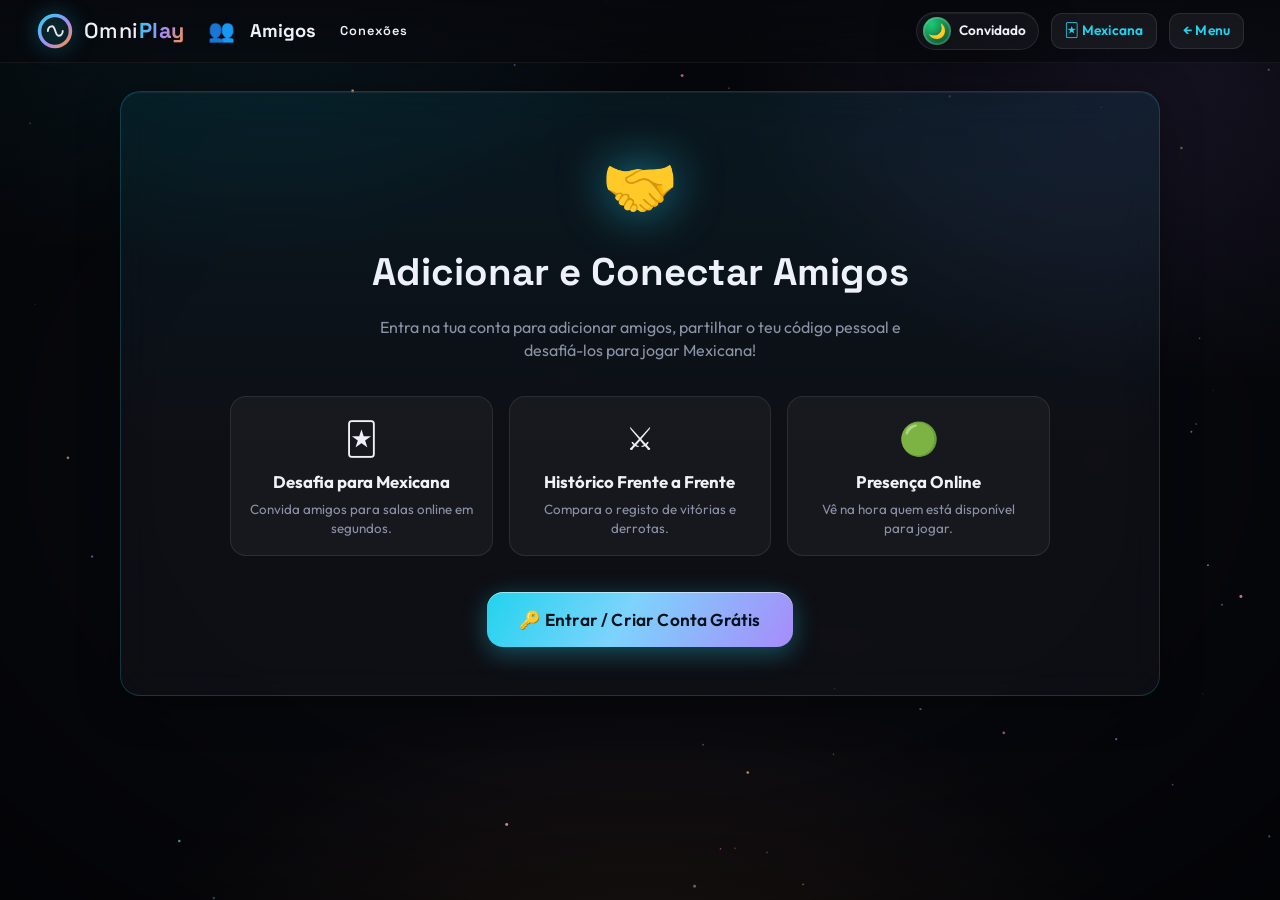
==== commit 5a7422c4: "feat(mexicana): mesa central estilo casino neon e animacoes sincronizadas de cartas, limpeza e poder" ====
--- a/amigos.html
+++ b/amigos.html
@@ -11,7 +11,7 @@
   <link rel="preconnect" href="https://fonts.googleapis.com">
   <link rel="preconnect" href="https://fonts.gstatic.com" crossorigin>
   <link href="https://fonts.googleapis.com/css2?family=Outfit:wght@300;400;500;600;700;800&family=Space+Grotesk:wght@500;700&display=swap" rel="stylesheet">
-  <link rel="stylesheet" href="style.css?v=13">
+  <link rel="stylesheet" href="style.css?v=14">
 </head>
 <body>
   <canvas id="bg" aria-hidden="true"></canvas>
@@ -50,10 +50,10 @@
   <div id="toasts" aria-live="polite"></div>
 
   <script src="js/vendor/supabase.js"></script>
-  <script src="js/config.js?v=13"></script>
-  <script src="js/util.js?v=13"></script>
-  <script src="js/backend.js?v=13"></script>
-  <script src="js/session.js?v=13"></script>
-  <script src="js/amigos_page.js?v=13"></script>
+  <script src="js/config.js?v=14"></script>
+  <script src="js/util.js?v=14"></script>
+  <script src="js/backend.js?v=14"></script>
+  <script src="js/session.js?v=14"></script>
+  <script src="js/amigos_page.js?v=14"></script>
 </body>
 </html>
--- a/style.css
+++ b/style.css
@@ -835,10 +835,16 @@
 .mx-opp-h {
   display: flex;
   justify-content: space-between;
-  align-items: baseline;
+  align-items: center;
   gap: 6px;
   font-size: 0.88rem;
   line-height: 1.2;
+}
+.mx-opp-id {
+  display: flex;
+  align-items: center;
+  gap: 7px;
+  min-width: 0;
 }
 .mx-opp-h b {
   white-space: nowrap;
@@ -854,22 +860,25 @@
 }
 .mx-mini {
   display: flex;
-  gap: 3px;
+  gap: 2px;
   align-items: center;
   justify-content: center;
+  min-height: 20px;
 }
 .mx-mini i {
-  width: 11px;
-  height: 16px;
+  width: 12px;
+  height: 17px;
   border-radius: 3px;
   background: linear-gradient(135deg, #1e293b, #334155);
-  border: 1px solid rgba(255, 255, 255, 0.2);
+  border: 1px solid rgba(167, 139, 250, 0.4);
   display: inline-block;
+  transform: rotate(calc(var(--mi, 0) * 6deg));
+  box-shadow: 0 2px 4px rgba(0, 0, 0, 0.4);
 }
 .mx-mini span {
   font-size: 0.72rem;
   color: var(--muted);
-  margin-left: 2px;
+  margin-left: 4px;
 }
 
 /* Slots de cartas (viradas para baixo + cima) */
@@ -1050,91 +1059,222 @@
 }
 
 
-/* Mesa central */
+/* Mesa central (Casino / Neon Arena) */
 .mx-table {
   display: flex;
+  flex-direction: column;
   align-items: center;
   justify-content: center;
-  gap: clamp(14px, 4vw, 36px);
-  padding: 18px clamp(12px, 3vw, 24px);
-  border-radius: 26px;
-  background: radial-gradient(ellipse at center, rgba(34, 211, 238, 0.07), rgba(7, 8, 13, 0.65) 75%);
-  border: 1px solid rgba(255, 255, 255, 0.07);
-  box-shadow: inset 0 0 60px rgba(0, 0, 0, 0.55), 0 12px 40px rgba(0, 0, 0, 0.35);
+  gap: 12px;
+  padding: 16px clamp(12px, 3.5vw, 32px) 20px;
+  border-radius: 40px;
+  background:
+    radial-gradient(ellipse at 50% 52%, rgba(16, 185, 129, 0.16) 0%, rgba(15, 35, 52, 0.82) 52%, rgba(9, 12, 22, 0.96) 100%);
+  border: 2px solid color-mix(in srgb, var(--turn-c, var(--cyan)) 48%, rgba(255, 255, 255, 0.14));
+  box-shadow:
+    inset 0 0 65px rgba(0, 0, 0, 0.7),
+    inset 0 1px 0 rgba(255, 255, 255, 0.15),
+    0 16px 44px rgba(0, 0, 0, 0.5),
+    0 0 34px color-mix(in srgb, var(--turn-c, var(--cyan)) 20%, transparent);
   position: relative;
-  min-height: 175px;
+  min-height: 215px;
+  width: 100%;
+  overflow: hidden;
+  transition: border-color 0.35s ease, box-shadow 0.35s ease, background 0.35s ease;
+}
+.mx-table[data-state="seven-up"],
+.mx-table[data-state="seven-down"],
+.mx-table[data-state="seven"] {
+  background:
+    radial-gradient(ellipse at 50% 52%, rgba(251, 191, 36, 0.16) 0%, rgba(30, 27, 75, 0.82) 55%, rgba(9, 12, 22, 0.96) 100%);
+}
+.mx-table[data-state="reset"] {
+  background:
+    radial-gradient(ellipse at 50% 52%, rgba(34, 211, 238, 0.2) 0%, rgba(15, 23, 42, 0.85) 55%, rgba(9, 12, 22, 0.96) 100%);
+}
+.mx-table.is-cleaning {
+  animation: tableCleanFlash 0.95s ease-out;
+}
+@keyframes tableCleanFlash {
+  0% { box-shadow: inset 0 0 80px rgba(34, 211, 238, 0.75), 0 0 70px rgba(251, 146, 60, 0.8); transform: scale(1.015); }
+  40% { box-shadow: inset 0 0 100px rgba(251, 146, 60, 0.65), 0 0 90px rgba(34, 211, 238, 0.85); }
+  100% { transform: scale(1); }
+}
+.mx-table-rim {
+  position: absolute;
+  inset: 9px;
+  border-radius: 31px;
+  border: 1.5px dashed rgba(255, 255, 255, 0.13);
+  pointer-events: none;
+}
+.mx-table-head {
+  position: relative;
+  z-index: 2;
+  display: flex;
+  justify-content: center;
+  width: 100%;
+}
+.mx-rule-pill {
+  display: inline-flex;
+  align-items: center;
+  gap: 6px;
+  padding: 4px 14px;
+  border-radius: 99px;
+  font-size: 0.78rem;
+  font-weight: 600;
+  background: rgba(7, 8, 13, 0.72);
+  border: 1px solid rgba(255, 255, 255, 0.14);
+  color: #e2e8f0;
+  box-shadow: 0 4px 14px rgba(0, 0, 0, 0.35);
+  max-width: 100%;
+  text-align: center;
+}
+.mx-rule-pill b { color: var(--cyan); }
+.mx-rule-pill.free { border-color: rgba(52, 211, 153, 0.45); color: #a7f3d0; }
+.mx-rule-pill.reset { border-color: rgba(34, 211, 238, 0.55); color: var(--cyan); }
+.mx-rule-pill.seven, .mx-rule-pill.seven-up, .mx-rule-pill.seven-down {
+  border-color: rgba(251, 191, 36, 0.55);
+  color: #fde68a;
+}
+.mx-table-body {
+  position: relative;
+  z-index: 2;
+  display: flex;
+  align-items: center;
+  justify-content: space-around;
+  gap: clamp(12px, 4vw, 42px);
+  width: 100%;
+  max-width: 620px;
 }
 .mx-pbox {
   display: flex;
   flex-direction: column;
   align-items: center;
-  gap: 6px;
+  gap: 7px;
 }
 .mx-pbox small {
   color: var(--muted);
-  font-size: 0.78rem;
+  font-size: 0.76rem;
   font-weight: 500;
 }
+.mx-pbox small b {
+  color: var(--text);
+}
 .mx-pbox.dim {
-  opacity: 0.65;
+  opacity: 0.6;
 }
 .mx-stk {
   position: relative;
   width: clamp(50px, 12vw, 68px);
   height: clamp(72px, 17vw, 96px);
 }
+.mx-stk-layer {
+  position: absolute;
+  inset: 0;
+  border-radius: 9px;
+  background: linear-gradient(135deg, #14112b, #251e4b);
+  border: 1px solid rgba(167, 139, 250, 0.32);
+  transform: translate(calc(var(--ly, 1) * -3px), calc(var(--ly, 1) * 3px));
+  box-shadow: 0 4px 10px rgba(0, 0, 0, 0.45);
+}
 .mx-stk .mx-card {
   position: absolute;
   inset: 0;
-  box-shadow: -2px 3px 0 #0f172a, -4px 5px 0 #1e293b, 0 10px 20px rgba(0, 0, 0, 0.55);
+  box-shadow: 0 8px 20px rgba(0, 0, 0, 0.55);
 }
 .mx-ph {
   width: 100%;
   height: 100%;
   border-radius: 9px;
-  border: 2px dashed rgba(255, 255, 255, 0.14);
+  border: 2px dashed rgba(255, 255, 255, 0.15);
+  display: grid;
+  place-items: center;
+  color: rgba(255, 255, 255, 0.22);
+  font-size: 1.2rem;
 }
 .mx-center-box {
   display: flex;
   flex-direction: column;
   align-items: center;
-  gap: 6px;
+  gap: 8px;
+  position: relative;
+}
+.mx-center-ring {
+  position: absolute;
+  top: 44%;
+  left: 50%;
+  width: clamp(104px, 24vw, 142px);
+  height: clamp(104px, 24vw, 142px);
+  transform: translate(-50%, -50%);
+  border-radius: 50%;
+  border: 1.5px solid color-mix(in srgb, var(--turn-c, var(--cyan)) 35%, rgba(255, 255, 255, 0.08));
+  background: radial-gradient(circle, color-mix(in srgb, var(--turn-c, var(--cyan)) 14%, transparent), transparent 70%);
+  box-shadow: 0 0 28px color-mix(in srgb, var(--turn-c, var(--cyan)) 18%, transparent);
+  pointer-events: none;
+  animation: ringBreathe 3s ease-in-out infinite;
+}
+@keyframes ringBreathe {
+  0%, 100% { transform: translate(-50%, -50%) scale(1); opacity: 0.75; }
+  50% { transform: translate(-50%, -50%) scale(1.06); opacity: 1; }
 }
 .mx-center {
   position: relative;
-  min-width: clamp(58px, 13vw, 76px);
-  height: clamp(80px, 18vw, 108px);
+  min-width: clamp(64px, 14vw, 82px);
+  height: clamp(84px, 18vw, 112px);
   display: grid;
   place-items: center;
+  z-index: 2;
 }
 .mx-center .mx-card {
   position: absolute;
   inset: 0;
   transform: rotate(var(--rot, 0deg)) translateY(calc(var(--k, 0) * -3px));
-  box-shadow: 0 8px 24px rgba(0, 0, 0, 0.5);
+  box-shadow: 0 10px 26px rgba(0, 0, 0, 0.55);
+}
+.mx-center .mx-card.wait-land {
+  opacity: 0 !important;
+}
+.mx-center .mx-card.landed-pop {
+  animation: cardLandThud 0.32s cubic-bezier(0.2, 0.9, 0.3, 1.35) both;
+}
+@keyframes cardLandThud {
+  0% { transform: rotate(var(--rot, 0deg)) translateY(calc(var(--k, 0) * -3px)) scale(1.22); }
+  60% { transform: rotate(var(--rot, 0deg)) translateY(calc(var(--k, 0) * -3px)) scale(0.95); }
+  100% { transform: rotate(var(--rot, 0deg)) translateY(calc(var(--k, 0) * -3px)) scale(1); }
 }
 .mx-card.drop {
-  animation: cardDrop 0.28s cubic-bezier(0.18, 0.89, 0.32, 1.25) both;
+  animation: cardDrop 0.32s cubic-bezier(0.18, 0.89, 0.32, 1.25) both;
 }
 @keyframes cardDrop {
-  from { transform: translateY(-38px) scale(1.15); opacity: 0; }
+  from { transform: translateY(-42px) scale(1.18); opacity: 0; }
   to { transform: rotate(var(--rot, 0deg)) translateY(calc(var(--k, 0) * -3px)) scale(1); opacity: 1; }
 }
 .mx-count {
-  font-size: 0.82rem;
+  font-size: 0.8rem;
   color: var(--cyan);
   font-weight: 600;
   text-shadow: 0 0 10px rgba(34, 211, 238, 0.5);
   min-height: 18px;
+  z-index: 2;
 }
 .mx-empty {
-  color: var(--muted);
-  font-size: 0.85rem;
-  font-style: italic;
-  border: 1.5px dashed rgba(255, 255, 255, 0.14);
-  padding: 16px 20px;
-  border-radius: 12px;
+  color: rgba(226, 232, 240, 0.65);
+  font-size: 0.78rem;
+  font-weight: 500;
+  border: 1.5px dashed rgba(255, 255, 255, 0.18);
+  padding: 12px 14px;
+  border-radius: 14px;
   white-space: nowrap;
+  display: flex;
+  flex-direction: column;
+  align-items: center;
+  gap: 2px;
+  background: rgba(7, 8, 13, 0.38);
+}
+.mx-empty-ic {
+  font-size: 1.25rem;
+  line-height: 1;
+  opacity: 0.85;
 }
 
 /* Mensagens de estado e log */
@@ -1245,59 +1385,191 @@
   min-height: 44px;
 }
 
-/* Efeitos e Banners */
+/* Efeitos, Voo de Cartas e Banners */
 .mx-fx {
   pointer-events: none;
   position: absolute;
   inset: 0;
-  overflow: hidden;
+  overflow: visible;
   z-index: 60;
   display: grid;
   place-items: center;
 }
+.mx-fly-card {
+  position: absolute;
+  width: clamp(52px, 12vw, 68px);
+  height: clamp(74px, 17vw, 96px);
+  z-index: 75;
+  pointer-events: none;
+  filter: drop-shadow(0 16px 26px rgba(0, 0, 0, 0.65));
+  will-change: transform, opacity;
+}
+.mx-shockwave {
+  position: absolute;
+  width: 36px;
+  height: 36px;
+  border-radius: 50%;
+  border: 3px solid var(--sw-col, var(--cyan));
+  box-shadow: 0 0 24px var(--sw-col, var(--cyan)), inset 0 0 18px var(--sw-col, var(--cyan));
+  transform: translate(-50%, -50%) scale(0.3);
+  pointer-events: none;
+  z-index: 65;
+  animation: shockwaveOut 0.72s cubic-bezier(0.16, 1, 0.3, 1) forwards;
+}
+.mx-shockwave.big {
+  border-width: 4px;
+  animation-name: shockwaveBigOut;
+  animation-duration: 0.9s;
+}
+@keyframes shockwaveOut {
+  0% { transform: translate(-50%, -50%) scale(0.3); opacity: 0.95; }
+  100% { transform: translate(-50%, -50%) scale(4.2); opacity: 0; }
+}
+@keyframes shockwaveBigOut {
+  0% { transform: translate(-50%, -50%) scale(0.3); opacity: 1; }
+  100% { transform: translate(-50%, -50%) scale(6.8); opacity: 0; }
+}
+.mx-particle {
+  position: absolute;
+  font-size: 1.45rem;
+  line-height: 1;
+  pointer-events: none;
+  z-index: 78;
+  filter: drop-shadow(0 4px 10px rgba(0, 0, 0, 0.45));
+  will-change: transform, opacity;
+}
+.mx-seat-stamp {
+  position: absolute;
+  transform: translate(-50%, -50%);
+  padding: 6px 14px;
+  border-radius: 99px;
+  font-family: var(--display);
+  font-size: 0.85rem;
+  font-weight: 800;
+  letter-spacing: 0.04em;
+  color: #fff;
+  background: rgba(15, 23, 42, 0.94);
+  border: 2px solid var(--bad);
+  box-shadow: 0 8px 24px rgba(0, 0, 0, 0.55), 0 0 20px rgba(251, 113, 133, 0.65);
+  z-index: 82;
+  white-space: nowrap;
+  animation: stampPop 1.65s cubic-bezier(0.18, 0.89, 0.32, 1.25) both;
+}
+.mx-seat-stamp.lucky {
+  border-color: var(--cyan);
+  color: #e0f2fe;
+  box-shadow: 0 8px 24px rgba(0, 0, 0, 0.55), 0 0 24px rgba(34, 211, 238, 0.75);
+}
+@keyframes stampPop {
+  0% { transform: translate(-50%, -50%) scale(0.4) rotate(-8deg); opacity: 0; }
+  18% { transform: translate(-50%, -50%) scale(1.12) rotate(2deg); opacity: 1; }
+  30% { transform: translate(-50%, -50%) scale(1) rotate(0deg); opacity: 1; }
+  82% { transform: translate(-50%, -65%) scale(1); opacity: 1; }
+  100% { transform: translate(-50%, -85%) scale(0.85); opacity: 0; }
+}
 .mx-banner {
   font-family: var(--display);
-  font-size: clamp(1.8rem, 5vw, 2.6rem);
+  font-size: clamp(1.35rem, 4.2vw, 2.2rem);
   font-weight: 800;
-  padding: 14px 36px;
-  border-radius: 24px;
-  background: rgba(15, 23, 42, 0.92);
+  padding: 12px 28px;
+  border-radius: 22px;
+  background: rgba(15, 23, 42, 0.94);
   backdrop-filter: blur(14px);
   border: 2px solid var(--orange);
   color: #fff;
-  box-shadow: 0 0 50px rgba(251, 146, 60, 0.6);
-  animation: bannerPop 1.6s cubic-bezier(0.18, 0.89, 0.32, 1.25) both;
+  text-align: center;
+  display: flex;
+  flex-direction: column;
+  align-items: center;
+  gap: 3px;
+  max-width: 92%;
+  z-index: 85;
+  box-shadow: 0 14px 40px rgba(0, 0, 0, 0.6), 0 0 50px rgba(251, 146, 60, 0.55);
+  animation: bannerPop 1.8s cubic-bezier(0.18, 0.89, 0.32, 1.25) both;
+}
+.mx-banner small {
+  font-family: var(--font);
+  font-size: 0.82rem;
+  font-weight: 500;
+  color: #cbd5e1;
 }
 .mx-banner.clean {
   border-color: var(--cyan);
-  box-shadow: 0 0 60px rgba(34, 211, 238, 0.7);
+  box-shadow: 0 14px 44px rgba(0, 0, 0, 0.65), 0 0 65px rgba(34, 211, 238, 0.75);
   color: #e0f2fe;
+}
+.mx-banner.power-bn {
+  border-color: var(--violet);
+  box-shadow: 0 14px 40px rgba(0, 0, 0, 0.6), 0 0 50px rgba(167, 139, 250, 0.65);
+}
+.mx-banner.block-bn, .mx-banner.take-bn {
+  border-color: var(--bad);
+  box-shadow: 0 14px 40px rgba(0, 0, 0, 0.6), 0 0 50px rgba(251, 113, 133, 0.65);
+}
+.mx-banner.start-bn {
+  border-color: var(--good);
+  box-shadow: 0 14px 40px rgba(0, 0, 0, 0.6), 0 0 50px rgba(52, 211, 153, 0.6);
 }
 @keyframes bannerPop {
   0% { transform: scale(0.6) translateY(20px); opacity: 0; }
-  18% { transform: scale(1.05) translateY(0); opacity: 1; }
+  16% { transform: scale(1.06) translateY(0); opacity: 1; }
   82% { transform: scale(1) translateY(0); opacity: 1; }
-  100% { transform: scale(0.9) translateY(-14px); opacity: 0; }
-}
-
-.mx-flip {
+  100% { transform: scale(0.9) translateY(-16px); opacity: 0; }
+}
+
+/* Flip 3D para carta virada às cegas */
+.mx-flip-3d {
   display: flex;
   align-items: center;
   gap: 14px;
-  padding: 14px 22px;
-  border-radius: 20px;
-  background: rgba(15, 23, 42, 0.94);
-  backdrop-filter: blur(12px);
+  padding: 14px 20px;
+  border-radius: 22px;
+  background: rgba(15, 23, 42, 0.95);
+  backdrop-filter: blur(14px);
   border: 2px solid var(--good);
-  box-shadow: 0 12px 36px rgba(0, 0, 0, 0.55);
-  animation: flipToast 1.8s ease both;
-}
-.mx-flip .mx-card {
-  width: 48px;
-  height: 68px;
-}
-.mx-flip.no {
+  box-shadow: 0 14px 40px rgba(0, 0, 0, 0.65), 0 0 36px rgba(52, 211, 153, 0.4);
+  z-index: 88;
+  perspective: 600px;
+  animation: flipToast 1.95s ease both;
+}
+.mx-flip-3d.no {
   border-color: var(--bad);
+  box-shadow: 0 14px 40px rgba(0, 0, 0, 0.65), 0 0 36px rgba(251, 113, 133, 0.45);
+}
+.mx-flip-card-inner {
+  position: relative;
+  width: 52px;
+  height: 74px;
+  transform-style: preserve-3d;
+  animation: cardFlip3D 0.65s 0.12s cubic-bezier(0.2, 0.85, 0.3, 1.2) forwards;
+}
+@keyframes cardFlip3D {
+  0% { transform: rotateY(0deg) scale(0.9); }
+  50% { transform: rotateY(90deg) scale(1.15); }
+  100% { transform: rotateY(180deg) scale(1); }
+}
+.mx-flip-face {
+  position: absolute;
+  inset: 0;
+  backface-visibility: hidden;
+  -webkit-backface-visibility: hidden;
+}
+.mx-flip-face.reveal {
+  transform: rotateY(180deg);
+}
+.mx-flip-txt {
+  display: flex;
+  flex-direction: column;
+  gap: 2px;
+  font-size: 0.92rem;
+}
+.mx-flip-txt em {
+  font-style: normal;
+  font-weight: 700;
+  color: var(--good);
+}
+.mx-flip-3d.no .mx-flip-txt em {
+  color: var(--bad);
 }
 @keyframes flipToast {
   0% { transform: translateY(30px) scale(0.9); opacity: 0; }
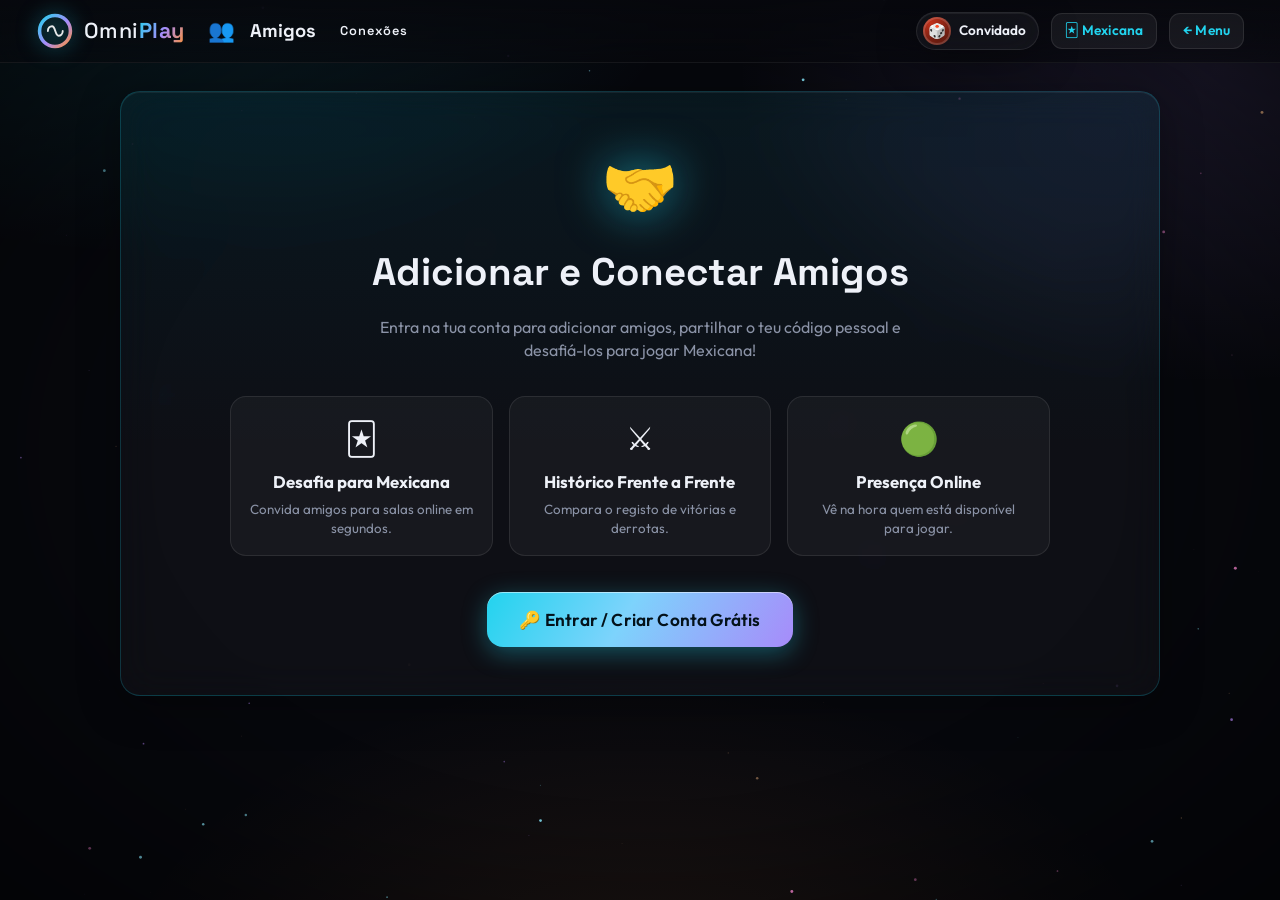
==== commit eaaa5086: "fix: cross-platform mobile and web invites and room presence compatibility" ====
--- a/amigos.html
+++ b/amigos.html
@@ -11,7 +11,7 @@
   <link rel="preconnect" href="https://fonts.googleapis.com">
   <link rel="preconnect" href="https://fonts.gstatic.com" crossorigin>
   <link href="https://fonts.googleapis.com/css2?family=Outfit:wght@300;400;500;600;700;800&family=Space+Grotesk:wght@500;700&display=swap" rel="stylesheet">
-  <link rel="stylesheet" href="style.css?v=14">
+  <link rel="stylesheet" href="style.css?v=15">
 </head>
 <body>
   <canvas id="bg" aria-hidden="true"></canvas>
@@ -50,10 +50,10 @@
   <div id="toasts" aria-live="polite"></div>
 
   <script src="js/vendor/supabase.js"></script>
-  <script src="js/config.js?v=14"></script>
-  <script src="js/util.js?v=14"></script>
-  <script src="js/backend.js?v=14"></script>
-  <script src="js/session.js?v=14"></script>
-  <script src="js/amigos_page.js?v=14"></script>
+  <script src="js/config.js?v=15"></script>
+  <script src="js/util.js?v=15"></script>
+  <script src="js/backend.js?v=15"></script>
+  <script src="js/session.js?v=15"></script>
+  <script src="js/amigos_page.js?v=15"></script>
 </body>
 </html>
